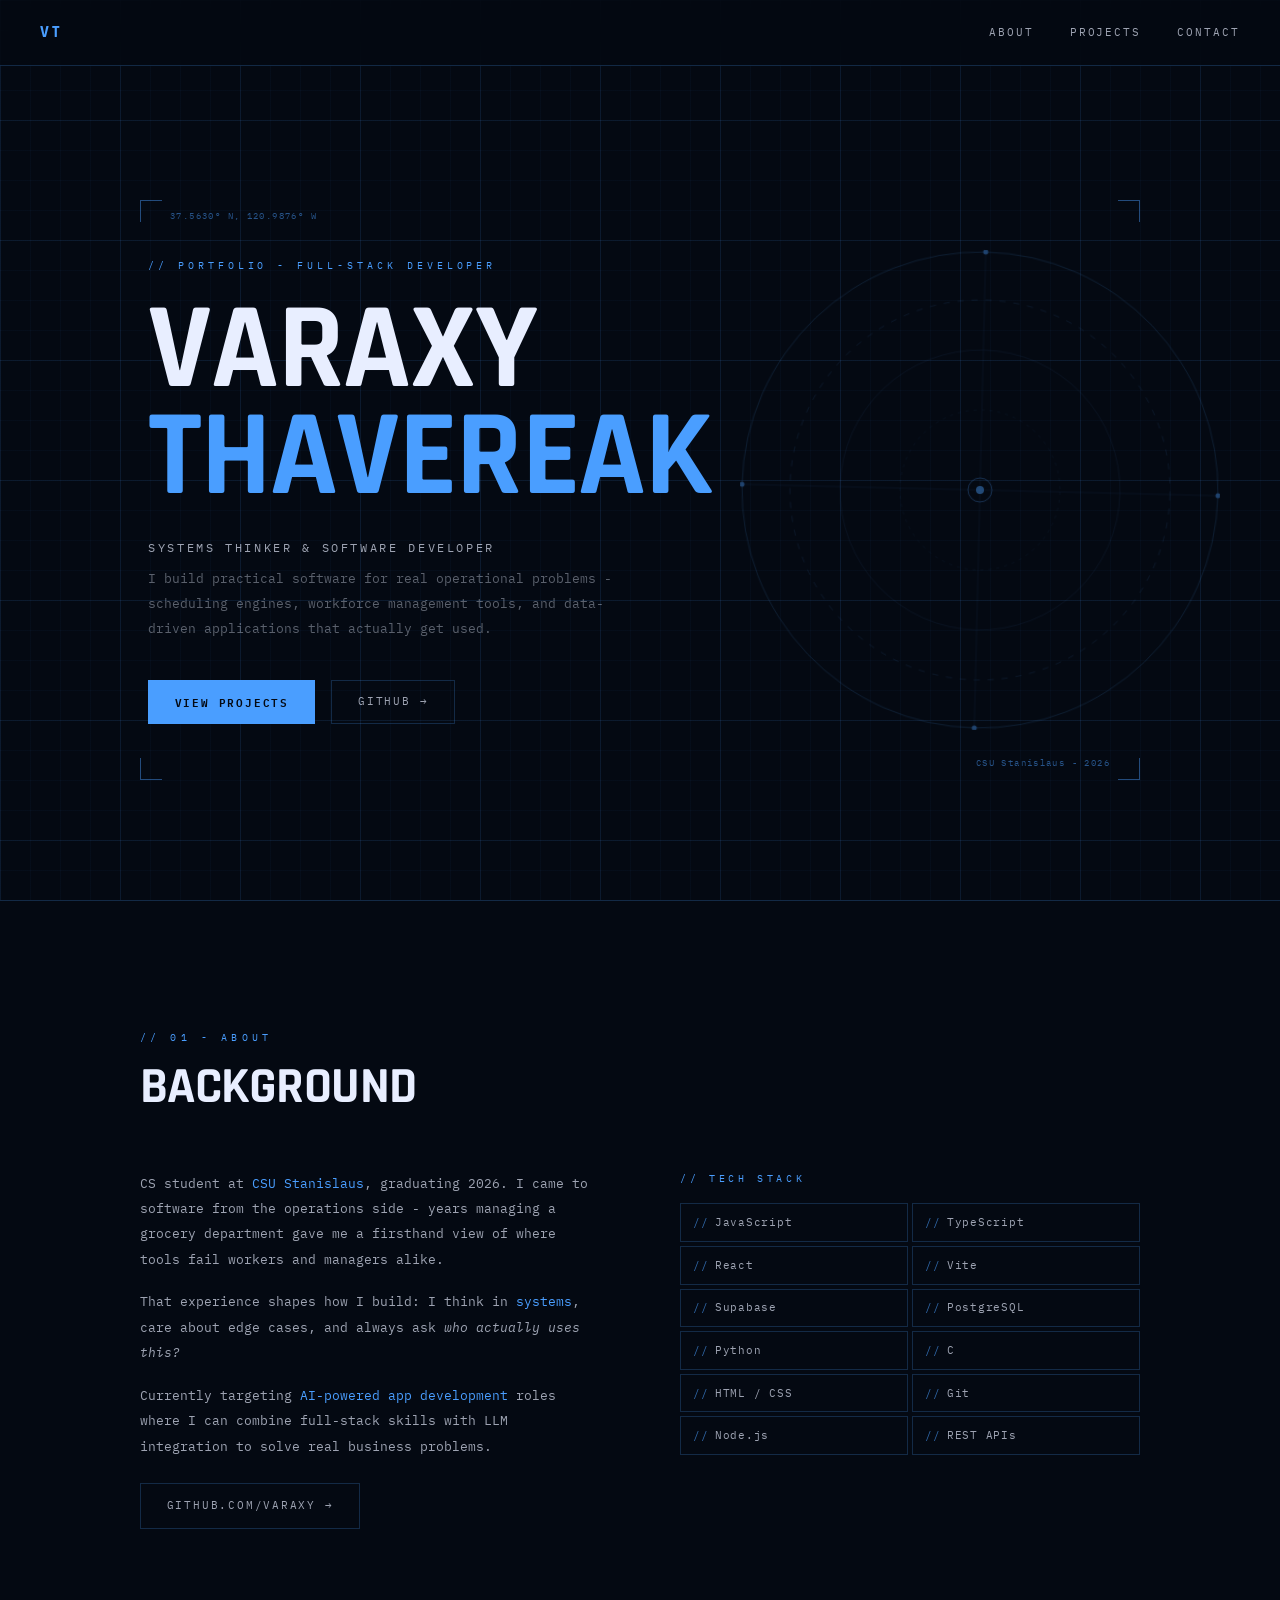
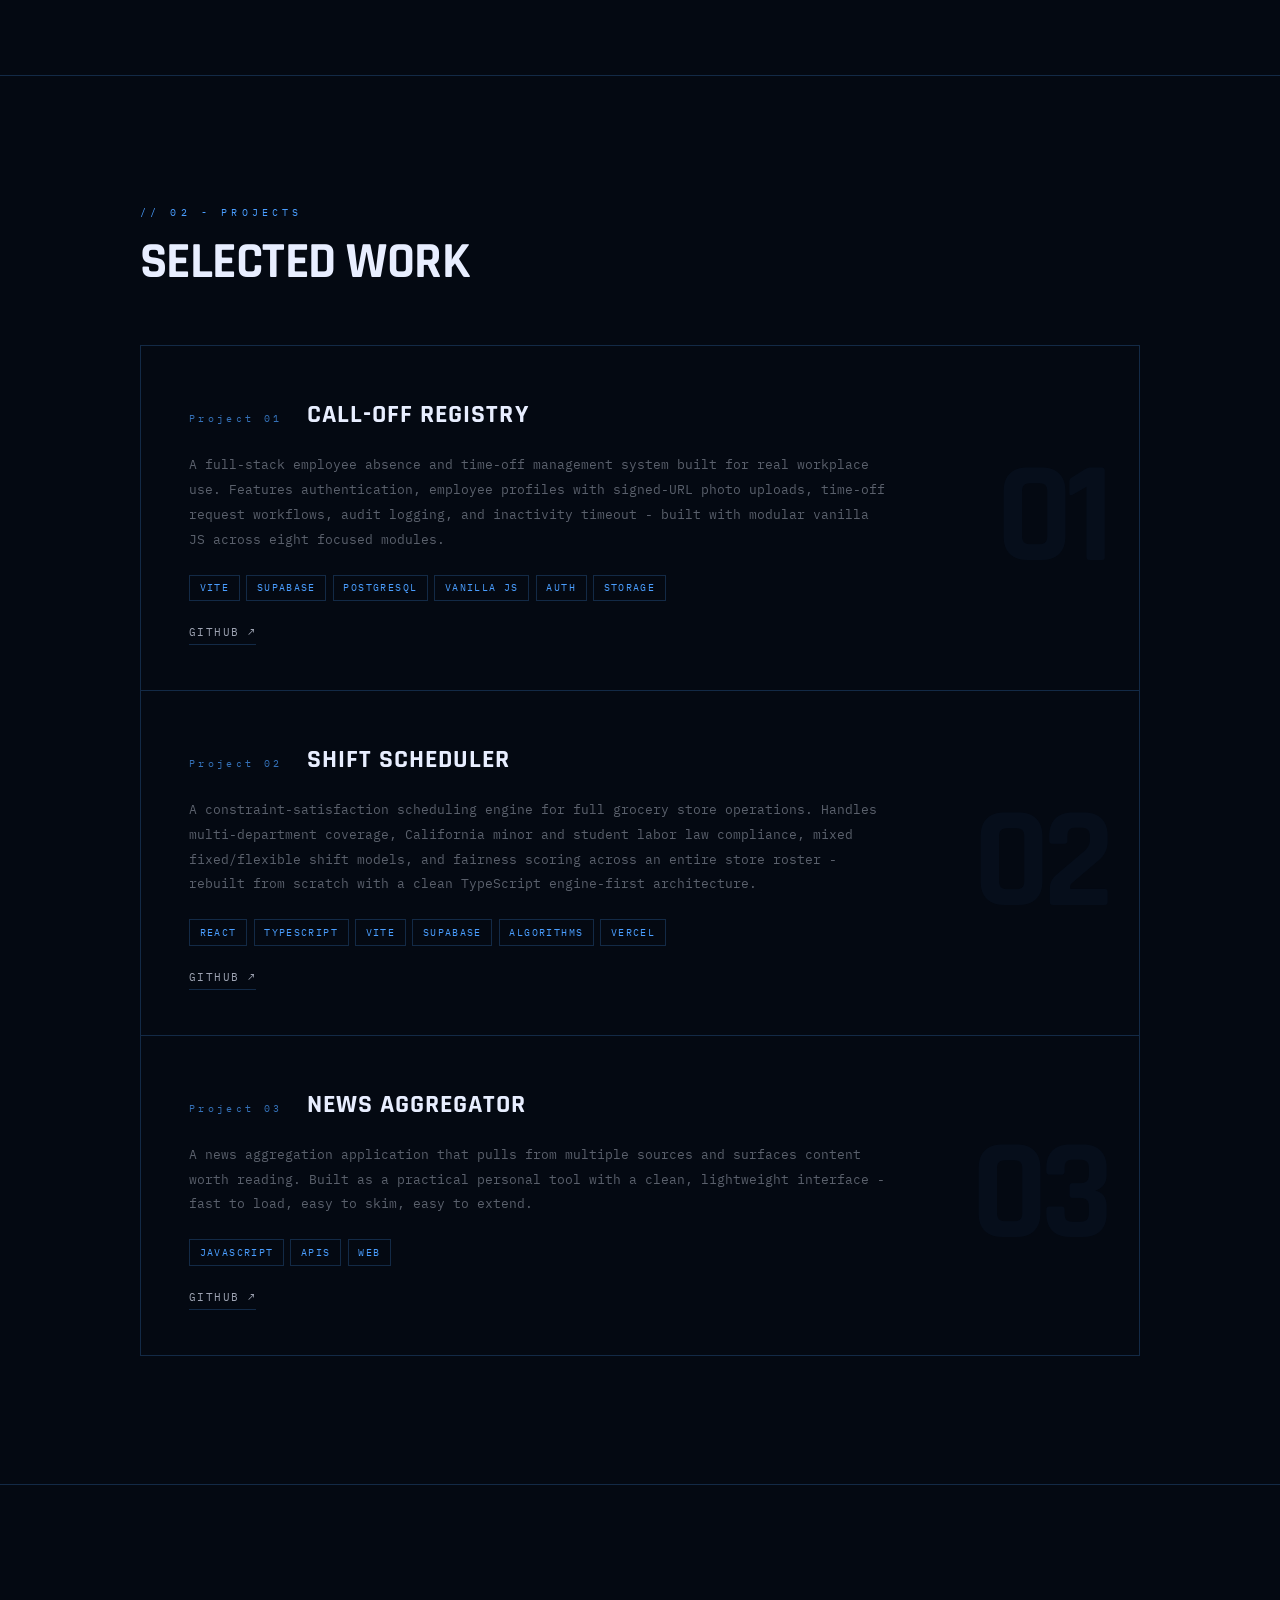
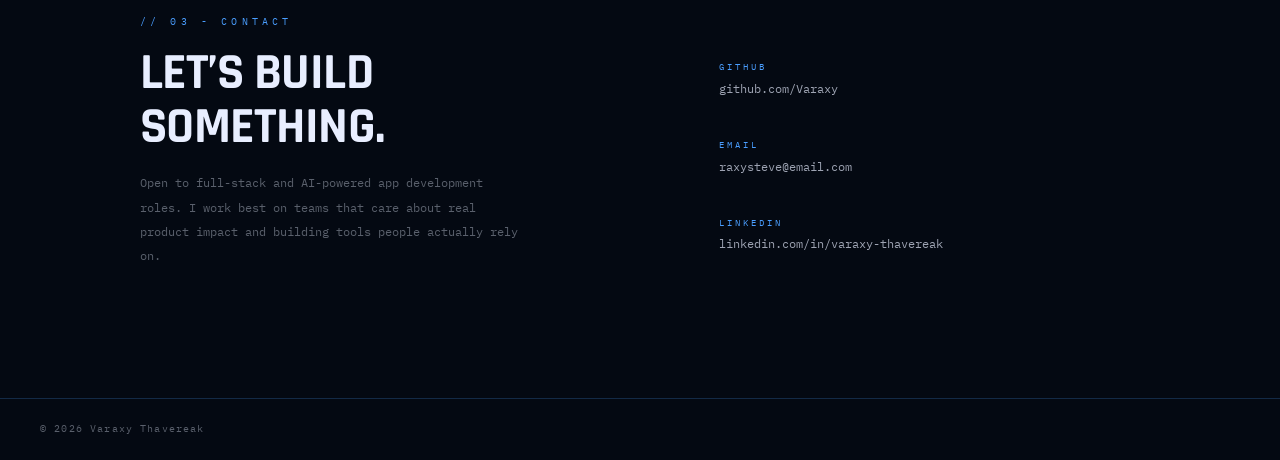
==== index.html @ 1426d7f7 "move files to root for github pages" ====
<!DOCTYPE html>
<html lang="en">
<head>
  <meta charset="UTF-8">
  <meta name="viewport" content="width=device-width, initial-scale=1.0">
  <title>Varaxy Thavereak - Developer</title>
  <link rel="preconnect" href="https://fonts.googleapis.com">
  <link href="https://fonts.googleapis.com/css2?family=Rajdhani:wght@400;600;700&family=IBM+Plex+Mono:ital,wght@0,400;0,500;1,400&display=swap" rel="stylesheet">
  <link rel="stylesheet" href="css/style.css">
</head>
<body>

  <!-- NAV -->
  <nav>
    <a href="#hero" class="nav-logo">VT</a>
    <ul class="nav-links">
      <li><a href="#about">About</a></li>
      <li><a href="#projects">Projects</a></li>
      <li><a href="#contact">Contact</a></li>
    </ul>
  </nav>

  <!-- HERO -->
  <section id="hero">
    <div class="container" style="width:100%">
      <div class="hero-wrap">
        <div class="cm cm-tl"></div>
        <div class="cm cm-tr"></div>
        <div class="cm cm-bl"></div>
        <div class="cm cm-br"></div>
        <span class="coord coord-tl">37.5630° N, 120.9876° W</span>
        <span class="coord coord-br">CSU Stanislaus - 2026</span>

        <p class="hero-tag">// Portfolio - Full-Stack Developer</p>
        <h1 class="hero-name">
          Varaxy<br><span class="hl">Thavereak</span>
        </h1>
        <p class="hero-role">Systems Thinker &amp; Software Developer</p>
        <p class="hero-desc">
          I build practical software for real operational problems - scheduling engines,
          workforce management tools, and data-driven applications that actually get used.
        </p>
        <div class="hero-cta">
          <a href="#projects" class="btn btn-primary">View Projects</a>
          <a href="https://github.com/Varaxy" target="_blank" rel="noopener" class="btn btn-ghost">GitHub &rarr;</a>
        </div>

        <!-- Decorative rings -->
        <div class="hero-rings">
          <svg viewBox="0 0 480 480" fill="none" xmlns="http://www.w3.org/2000/svg">
            <circle cx="240" cy="240" r="238" stroke="rgba(74,158,255,0.18)" stroke-width="1"/>
            <circle cx="240" cy="240" r="190" stroke="rgba(74,158,255,0.12)" stroke-width="1" stroke-dasharray="6 8"/>
            <circle cx="240" cy="240" r="140" stroke="rgba(74,158,255,0.08)" stroke-width="1"/>
            <circle cx="240" cy="240" r="80"  stroke="rgba(74,158,255,0.06)" stroke-width="1" stroke-dasharray="3 5"/>
            <line x1="240" y1="2"   x2="240" y2="478" stroke="rgba(74,158,255,0.07)" stroke-width="1"/>
            <line x1="2"   y1="240" x2="478" y2="240" stroke="rgba(74,158,255,0.07)" stroke-width="1"/>
            <circle cx="240" cy="2"   r="2.5" fill="rgba(74,158,255,0.5)"/>
            <circle cx="240" cy="478" r="2.5" fill="rgba(74,158,255,0.5)"/>
            <circle cx="2"   cy="240" r="2.5" fill="rgba(74,158,255,0.5)"/>
            <circle cx="478" cy="240" r="2.5" fill="rgba(74,158,255,0.5)"/>
            <circle cx="240" cy="240" r="4"  fill="rgba(74,158,255,0.6)"/>
            <circle cx="240" cy="240" r="12" stroke="rgba(74,158,255,0.35)" stroke-width="1"/>
          </svg>
        </div>
      </div>
    </div>
  </section>

  <!-- ABOUT -->
  <section id="about">
    <div class="container">
      <p class="sec-label reveal">// 01 - About</p>
      <h2 class="sec-title reveal">Background</h2>
      <div class="about-grid">
        <div class="about-text reveal">
          <p>
            CS student at <span class="hl">CSU Stanislaus</span>, graduating 2026.
            I came to software from the operations side - years managing a grocery department
            gave me a firsthand view of where tools fail workers and managers alike.
          </p>
          <p>
            That experience shapes how I build: I think in <span class="hl">systems</span>,
            care about edge cases, and always ask <em>who actually uses this?</em>
          </p>
          <p>
            Currently targeting <span class="hl">AI-powered app development</span> roles
            where I can combine full-stack skills with LLM integration to solve real business problems.
          </p>
          <p style="margin-top:1.5rem">
            <a href="https://github.com/Varaxy" target="_blank" rel="noopener" class="btn btn-ghost">
              github.com/Varaxy &rarr;
            </a>
          </p>
        </div>

        <div class="reveal delay-2">
          <p class="skills-label">// Tech Stack</p>
          <div class="skills-grid">
            <div class="sk">JavaScript</div>
            <div class="sk">TypeScript</div>
            <div class="sk">React</div>
            <div class="sk">Vite</div>
            <div class="sk">Supabase</div>
            <div class="sk">PostgreSQL</div>
            <div class="sk">Python</div>
            <div class="sk">C</div>
            <div class="sk">HTML / CSS</div>
            <div class="sk">Git</div>
            <div class="sk">Node.js</div>
            <div class="sk">REST APIs</div>
          </div>
        </div>
      </div>
    </div>
  </section>

  <!-- PROJECTS -->
  <section id="projects">
    <div class="container">
      <p class="sec-label reveal">// 02 - Projects</p>
      <h2 class="sec-title reveal">Selected Work</h2>
      <div class="project-list reveal">

        <div class="project-item">
          <div class="project-bg-num">01</div>
          <div class="project-header">
            <span class="project-num">Project 01</span>
            <h3 class="project-name">Call-Off Registry</h3>
          </div>
          <p class="project-desc">
            A full-stack employee absence and time-off management system built for real workplace use.
            Features authentication, employee profiles with signed-URL photo uploads, time-off request
            workflows, audit logging, and inactivity timeout - built with modular vanilla JS
            across eight focused modules.
          </p>
          <div class="tags">
            <span class="tag">Vite</span>
            <span class="tag">Supabase</span>
            <span class="tag">PostgreSQL</span>
            <span class="tag">Vanilla JS</span>
            <span class="tag">Auth</span>
            <span class="tag">Storage</span>
          </div>
          <div class="project-links">
            <a href="https://github.com/Varaxy/calloff-registry" target="_blank" rel="noopener">GitHub &nearr;</a>
          </div>
        </div>

        <div class="project-item">
          <div class="project-bg-num">02</div>
          <div class="project-header">
            <span class="project-num">Project 02</span>
            <h3 class="project-name">Shift Scheduler</h3>
          </div>
          <p class="project-desc">
            A constraint-satisfaction scheduling engine for full grocery store operations.
            Handles multi-department coverage, California minor and student labor law compliance,
            mixed fixed/flexible shift models, and fairness scoring across an entire store roster -
            rebuilt from scratch with a clean TypeScript engine-first architecture.
          </p>
          <div class="tags">
            <span class="tag">React</span>
            <span class="tag">TypeScript</span>
            <span class="tag">Vite</span>
            <span class="tag">Supabase</span>
            <span class="tag">Algorithms</span>
            <span class="tag">Vercel</span>
          </div>
          <div class="project-links">
            <a href="https://github.com/Varaxy" target="_blank" rel="noopener">GitHub &nearr;</a>
          </div>
        </div>

        <div class="project-item">
          <div class="project-bg-num">03</div>
          <div class="project-header">
            <span class="project-num">Project 03</span>
            <h3 class="project-name">News Aggregator</h3>
          </div>
          <p class="project-desc">
            A news aggregation application that pulls from multiple sources and surfaces content
            worth reading. Built as a practical personal tool with a clean, lightweight interface -
            fast to load, easy to skim, easy to extend.
          </p>
          <div class="tags">
            <span class="tag">JavaScript</span>
            <span class="tag">APIs</span>
            <span class="tag">Web</span>
          </div>
          <div class="project-links">
            <a href="https://github.com/Varaxy/news-aggregator" target="_blank" rel="noopener">GitHub &nearr;</a>
          </div>
        </div>

      </div>
    </div>
  </section>

  <!-- CONTACT -->
  <section id="contact">
    <div class="container">
      <p class="sec-label reveal">// 03 - Contact</p>
      <div class="contact-grid">
        <div class="reveal">
          <h2 class="sec-title" style="margin-bottom:1rem">
            Let&rsquo;s Build<br>Something.
          </h2>
          <p class="contact-cta">
            Open to full-stack and AI-powered app development roles.
            I work best on teams that care about real product impact
            and building tools people actually rely on.
          </p>
        </div>
        <div class="contact-items reveal delay-2">
          <a href="https://github.com/Varaxy" target="_blank" rel="noopener" class="contact-item">
            <div>
              <span class="contact-type">GitHub</span>
              github.com/Varaxy
            </div>
          </a>
          <a href="mailto:raxysteve@email.com" class="contact-item">
            <div>
              <span class="contact-type">Email</span>
              raxysteve@email.com
            </div>
          </a>
          <a href="https://linkedin.com/in/varaxy-thavereak" target="_blank" rel="noopener" class="contact-item">
            <div>
              <span class="contact-type">LinkedIn</span>
              linkedin.com/in/varaxy-thavereak
            </div>
          </a>
        </div>
      </div>
    </div>
  </section>

  <!-- FOOTER -->
  <footer>
    <span class="ft">&copy; 2026 Varaxy Thavereak</span>
  </footer>

  <script src="js/main.js"></script>
</body>
</html>
---- css/style.css ----
/* ── Variables ── */
:root {
  --bg:       #040912;
  --blue:     #4a9eff;
  --blue-dim: rgba(74, 158, 255, 0.10);
  --blue-bd:  rgba(74, 158, 255, 0.22);
  --blue-glo: rgba(74, 158, 255, 0.35);
  --white:    #e8eeff;
  --whi-mid:  rgba(232, 238, 255, 0.68);
  --whi-dim:  rgba(232, 238, 255, 0.38);
  --grid-maj: rgba(74, 158, 255, 0.09);
  --grid-min: rgba(74, 158, 255, 0.035);
}

/* ── Reset ── */
*, *::before, *::after { margin: 0; padding: 0; box-sizing: border-box; }
html { scroll-behavior: smooth; }

body {
  background: var(--bg);
  color: var(--white);
  font-family: 'IBM Plex Mono', monospace;
  font-size: 13px;
  line-height: 1.75;
  overflow-x: hidden;
}

/* ── Blueprint grid ── */
body::before {
  content: '';
  position: fixed;
  inset: 0;
  background-image:
    linear-gradient(var(--grid-maj) 1px, transparent 1px),
    linear-gradient(90deg, var(--grid-maj) 1px, transparent 1px),
    linear-gradient(var(--grid-min) 1px, transparent 1px),
    linear-gradient(90deg, var(--grid-min) 1px, transparent 1px);
  background-size: 120px 120px, 120px 120px, 30px 30px, 30px 30px;
  pointer-events: none;
  z-index: 0;
}

/* ── Scrollbar ── */
::-webkit-scrollbar { width: 4px; }
::-webkit-scrollbar-track { background: var(--bg); }
::-webkit-scrollbar-thumb { background: var(--blue-bd); border-radius: 2px; }
::-webkit-scrollbar-thumb:hover { background: var(--blue); }

/* ── Nav ── */
nav {
  position: fixed;
  top: 0; left: 0; right: 0;
  z-index: 200;
  display: flex;
  justify-content: space-between;
  align-items: center;
  padding: 1.1rem 2.5rem;
  background: rgba(4, 9, 18, 0.82);
  backdrop-filter: blur(14px);
  border-bottom: 1px solid var(--blue-bd);
}

.nav-logo {
  font-family: 'Rajdhani', sans-serif;
  font-weight: 700;
  font-size: 1.05rem;
  letter-spacing: 0.18em;
  color: var(--blue);
  text-transform: uppercase;
  text-decoration: none;
}

.nav-links { display: flex; gap: 2.25rem; list-style: none; }

.nav-links a {
  color: var(--whi-mid);
  text-decoration: none;
  font-size: 0.68rem;
  letter-spacing: 0.18em;
  text-transform: uppercase;
  transition: color 0.2s;
  position: relative;
}

.nav-links a::after {
  content: '';
  position: absolute;
  bottom: -4px; left: 0; right: 0;
  height: 1px;
  background: var(--blue);
  transform: scaleX(0);
  transition: transform 0.25s;
}

.nav-links a.active,
.nav-links a:hover { color: var(--blue); }

.nav-links a.active::after,
.nav-links a:hover::after { transform: scaleX(1); }

/* ── Layout ── */
section { position: relative; z-index: 1; }

.container {
  max-width: 1080px;
  margin: 0 auto;
  padding: 0 2.5rem;
}

/* ── Buttons ── */
.btn {
  display: inline-flex;
  align-items: center;
  gap: 0.5rem;
  padding: 0.7rem 1.6rem;
  font-family: 'IBM Plex Mono', monospace;
  font-size: 0.7rem;
  letter-spacing: 0.16em;
  text-transform: uppercase;
  text-decoration: none;
  border: 1px solid var(--blue-bd);
  transition: all 0.25s;
  cursor: pointer;
  white-space: nowrap;
}

.btn-primary {
  background: var(--blue);
  color: var(--bg);
  border-color: var(--blue);
  font-weight: 600;
}

.btn-primary:hover {
  background: transparent;
  color: var(--blue);
  box-shadow: 0 0 24px var(--blue-glo);
}

.btn-ghost { color: var(--whi-mid); }
.btn-ghost:hover { border-color: var(--blue); color: var(--blue); }

/* ── Shared section typography ── */
.sec-label {
  font-size: 0.62rem;
  letter-spacing: 0.42em;
  text-transform: uppercase;
  color: var(--blue);
  margin-bottom: 0.9rem;
}

.sec-title {
  font-family: 'Rajdhani', sans-serif;
  font-weight: 700;
  font-size: clamp(2rem, 4.5vw, 3.2rem);
  text-transform: uppercase;
  letter-spacing: -0.01em;
  color: var(--white);
  margin-bottom: 3.5rem;
  line-height: 1.05;
}

/* ── Reveal animation ── */
.reveal {
  opacity: 0;
  transform: translateY(22px);
  transition: opacity 0.7s ease, transform 0.7s ease;
}
.reveal.visible { opacity: 1; transform: translateY(0); }
.reveal.delay-1 { transition-delay: 0.1s; }
.reveal.delay-2 { transition-delay: 0.2s; }
.reveal.delay-3 { transition-delay: 0.3s; }

/* ────────────────────────────────────
   HERO
──────────────────────────────────── */
#hero {
  min-height: 100vh;
  display: flex;
  align-items: center;
  padding-top: 80px;
  overflow: hidden;
}

.hero-wrap {
  position: relative;
  padding: 3.5rem 0 3.5rem 0.5rem;
  flex: 1;
}

.hero-tag {
  font-size: 0.65rem;
  letter-spacing: 0.38em;
  text-transform: uppercase;
  color: var(--blue);
  margin-bottom: 1.4rem;
  opacity: 0;
  animation: fadeUp 0.8s 0.1s forwards;
}

.hero-name {
  font-family: 'Rajdhani', sans-serif;
  font-weight: 700;
  font-size: clamp(3.8rem, 9.5vw, 8rem);
  line-height: 0.88;
  letter-spacing: -0.01em;
  text-transform: uppercase;
  color: var(--white);
  opacity: 0;
  animation: fadeUp 0.8s 0.3s forwards;
}

.hero-name .hl { color: var(--blue); }

.hero-role {
  font-size: 0.75rem;
  letter-spacing: 0.22em;
  text-transform: uppercase;
  color: var(--whi-mid);
  margin-top: 1.6rem;
  margin-bottom: 0.6rem;
  opacity: 0;
  animation: fadeUp 0.8s 0.5s forwards;
}

.hero-desc {
  max-width: 480px;
  color: var(--whi-dim);
  margin-bottom: 2.4rem;
  line-height: 1.9;
  opacity: 0;
  animation: fadeUp 0.8s 0.65s forwards;
}

.hero-cta {
  display: flex;
  gap: 1rem;
  flex-wrap: wrap;
  opacity: 0;
  animation: fadeUp 0.8s 0.8s forwards;
}

/* Corner marks */
.cm { position: absolute; width: 22px; height: 22px; border-color: var(--blue); border-style: solid; opacity: 0.45; }
.cm-tl { top: 0; left: 0; border-width: 1px 0 0 1px; }
.cm-tr { top: 0; right: 0; border-width: 1px 1px 0 0; }
.cm-bl { bottom: 0; left: 0; border-width: 0 0 1px 1px; }
.cm-br { bottom: 0; right: 0; border-width: 0 1px 1px 0; }

/* Coordinate labels */
.coord {
  position: absolute;
  font-size: 0.58rem;
  letter-spacing: 0.15em;
  color: var(--blue);
  opacity: 0.5;
}
.coord-tl { top: 8px; left: 30px; }
.coord-br { bottom: 8px; right: 30px; }

/* Decorative rings */
.hero-rings {
  position: absolute;
  right: -8%; top: 50%;
  transform: translateY(-50%);
  width: 480px; height: 480px;
  pointer-events: none;
  opacity: 0;
  animation: fadeIn 1.4s 0.6s forwards;
}
.hero-rings svg { width: 100%; height: 100%; }

/* ────────────────────────────────────
   ABOUT
──────────────────────────────────── */
#about {
  padding: 8rem 0;
  border-top: 1px solid var(--blue-bd);
}

.about-grid {
  display: grid;
  grid-template-columns: 1fr 1fr;
  gap: 5rem;
  align-items: start;
}

.about-text p {
  color: var(--whi-mid);
  margin-bottom: 1.1rem;
  line-height: 1.95;
}

.about-text .hl { color: var(--blue); }

.skills-label {
  font-size: 0.6rem;
  letter-spacing: 0.38em;
  text-transform: uppercase;
  color: var(--blue);
  margin-bottom: 1rem;
}

.skills-grid {
  display: grid;
  grid-template-columns: 1fr 1fr;
  gap: 4px;
}

.sk {
  padding: 0.55rem 0.75rem;
  border: 1px solid var(--blue-bd);
  font-size: 0.68rem;
  letter-spacing: 0.07em;
  color: var(--whi-mid);
  transition: all 0.2s;
}

.sk::before { content: '//'; color: var(--blue); margin-right: 0.4rem; opacity: 0.65; }
.sk:hover { border-color: var(--blue); background: var(--blue-dim); color: var(--white); }

/* ────────────────────────────────────
   PROJECTS
──────────────────────────────────── */
#projects {
  padding: 8rem 0;
  border-top: 1px solid var(--blue-bd);
}

.project-list {
  display: flex;
  flex-direction: column;
  border: 1px solid var(--blue-bd);
}

.project-item {
  position: relative;
  padding: 2.8rem 3rem;
  border-bottom: 1px solid var(--blue-bd);
  overflow: hidden;
  transition: background 0.3s;
}

.project-item:last-child { border-bottom: none; }

.project-item::before {
  content: '';
  position: absolute;
  left: 0; top: 0; bottom: 0;
  width: 3px;
  background: var(--blue);
  transform: scaleY(0);
  transform-origin: bottom;
  transition: transform 0.35s cubic-bezier(0.4, 0, 0.2, 1);
}

.project-item:hover { background: rgba(74, 158, 255, 0.055); }
.project-item:hover::before { transform: scaleY(1); }

.project-header {
  display: flex;
  align-items: baseline;
  gap: 1.5rem;
  margin-bottom: 1rem;
}

.project-num {
  font-size: 0.6rem;
  letter-spacing: 0.35em;
  color: var(--blue);
  opacity: 0.7;
  white-space: nowrap;
}

.project-name {
  font-family: 'Rajdhani', sans-serif;
  font-weight: 700;
  font-size: 1.65rem;
  text-transform: uppercase;
  letter-spacing: 0.04em;
  color: var(--white);
}

.project-desc {
  color: var(--whi-dim);
  max-width: 700px;
  margin-bottom: 1.4rem;
  line-height: 1.9;
}

.tags { display: flex; flex-wrap: wrap; gap: 0.4rem; margin-bottom: 1.4rem; }

.tag {
  padding: 0.22rem 0.6rem;
  font-size: 0.62rem;
  letter-spacing: 0.14em;
  text-transform: uppercase;
  border: 1px solid var(--blue-bd);
  color: var(--blue);
}

.project-links { display: flex; gap: 1.25rem; }

.project-links a {
  font-size: 0.68rem;
  letter-spacing: 0.13em;
  text-transform: uppercase;
  color: var(--whi-mid);
  text-decoration: none;
  border-bottom: 1px solid var(--blue-bd);
  padding-bottom: 2px;
  transition: all 0.2s;
}

.project-links a:hover { color: var(--blue); border-color: var(--blue); }

/* Ghost number */
.project-bg-num {
  position: absolute;
  right: 2rem; top: 50%;
  transform: translateY(-50%);
  font-family: 'Rajdhani', sans-serif;
  font-weight: 700;
  font-size: 9rem;
  color: rgba(74, 158, 255, 0.04);
  line-height: 1;
  letter-spacing: -0.05em;
  pointer-events: none;
  user-select: none;
  transition: color 0.3s;
}

.project-item:hover .project-bg-num { color: rgba(74, 158, 255, 0.07); }

/* ────────────────────────────────────
   CONTACT
──────────────────────────────────── */
#contact {
  padding: 8rem 0;
  border-top: 1px solid var(--blue-bd);
}

.contact-grid {
  display: grid;
  grid-template-columns: 1.1fr 1fr;
  gap: 5rem;
  align-items: center;
}

.contact-cta {
  font-size: 0.78rem;
  color: var(--whi-dim);
  max-width: 380px;
  line-height: 1.95;
  margin-top: 0.5rem;
}

.contact-items { display: flex; flex-direction: column; gap: 0.5rem; }

.contact-item {
  display: flex;
  align-items: center;
  gap: 1rem;
  color: var(--whi-mid);
  text-decoration: none;
  font-size: 0.78rem;
  padding: 0.85rem 1rem;
  border: 1px solid transparent;
  transition: all 0.22s;
}

.contact-item:hover {
  border-color: var(--blue-bd);
  background: var(--blue-dim);
  color: var(--white);
}

.contact-type {
  font-size: 0.58rem;
  letter-spacing: 0.32em;
  text-transform: uppercase;
  color: var(--blue);
  display: block;
  margin-bottom: 0.15rem;
}

/* ────────────────────────────────────
   FOOTER
──────────────────────────────────── */
footer {
  position: relative;
  z-index: 1;
  padding: 1.4rem 2.5rem;
  border-top: 1px solid var(--blue-bd);
  display: flex;
  justify-content: space-between;
  align-items: center;
}

.ft { font-size: 0.6rem; color: var(--whi-dim); letter-spacing: 0.12em; }

/* ────────────────────────────────────
   ANIMATIONS
──────────────────────────────────── */
@keyframes fadeUp {
  from { opacity: 0; transform: translateY(18px); }
  to   { opacity: 1; transform: translateY(0); }
}

@keyframes fadeIn {
  from { opacity: 0; }
  to   { opacity: 0.7; }
}

/* ────────────────────────────────────
   RESPONSIVE
──────────────────────────────────── */
@media (max-width: 860px) {
  .about-grid, .contact-grid { grid-template-columns: 1fr; gap: 3rem; }
  .hero-rings { display: none; }
  nav { padding: 1rem 1.5rem; }
  .nav-links { gap: 1.5rem; }
  .project-bg-num { display: none; }
  .project-item { padding: 2rem 1.5rem; }
}

@media (max-width: 520px) {
  .container { padding: 0 1.25rem; }
  footer { flex-direction: column; gap: 0.5rem; text-align: center; }
  .nav-links { gap: 1rem; }
  .nav-links a { font-size: 0.62rem; }
}
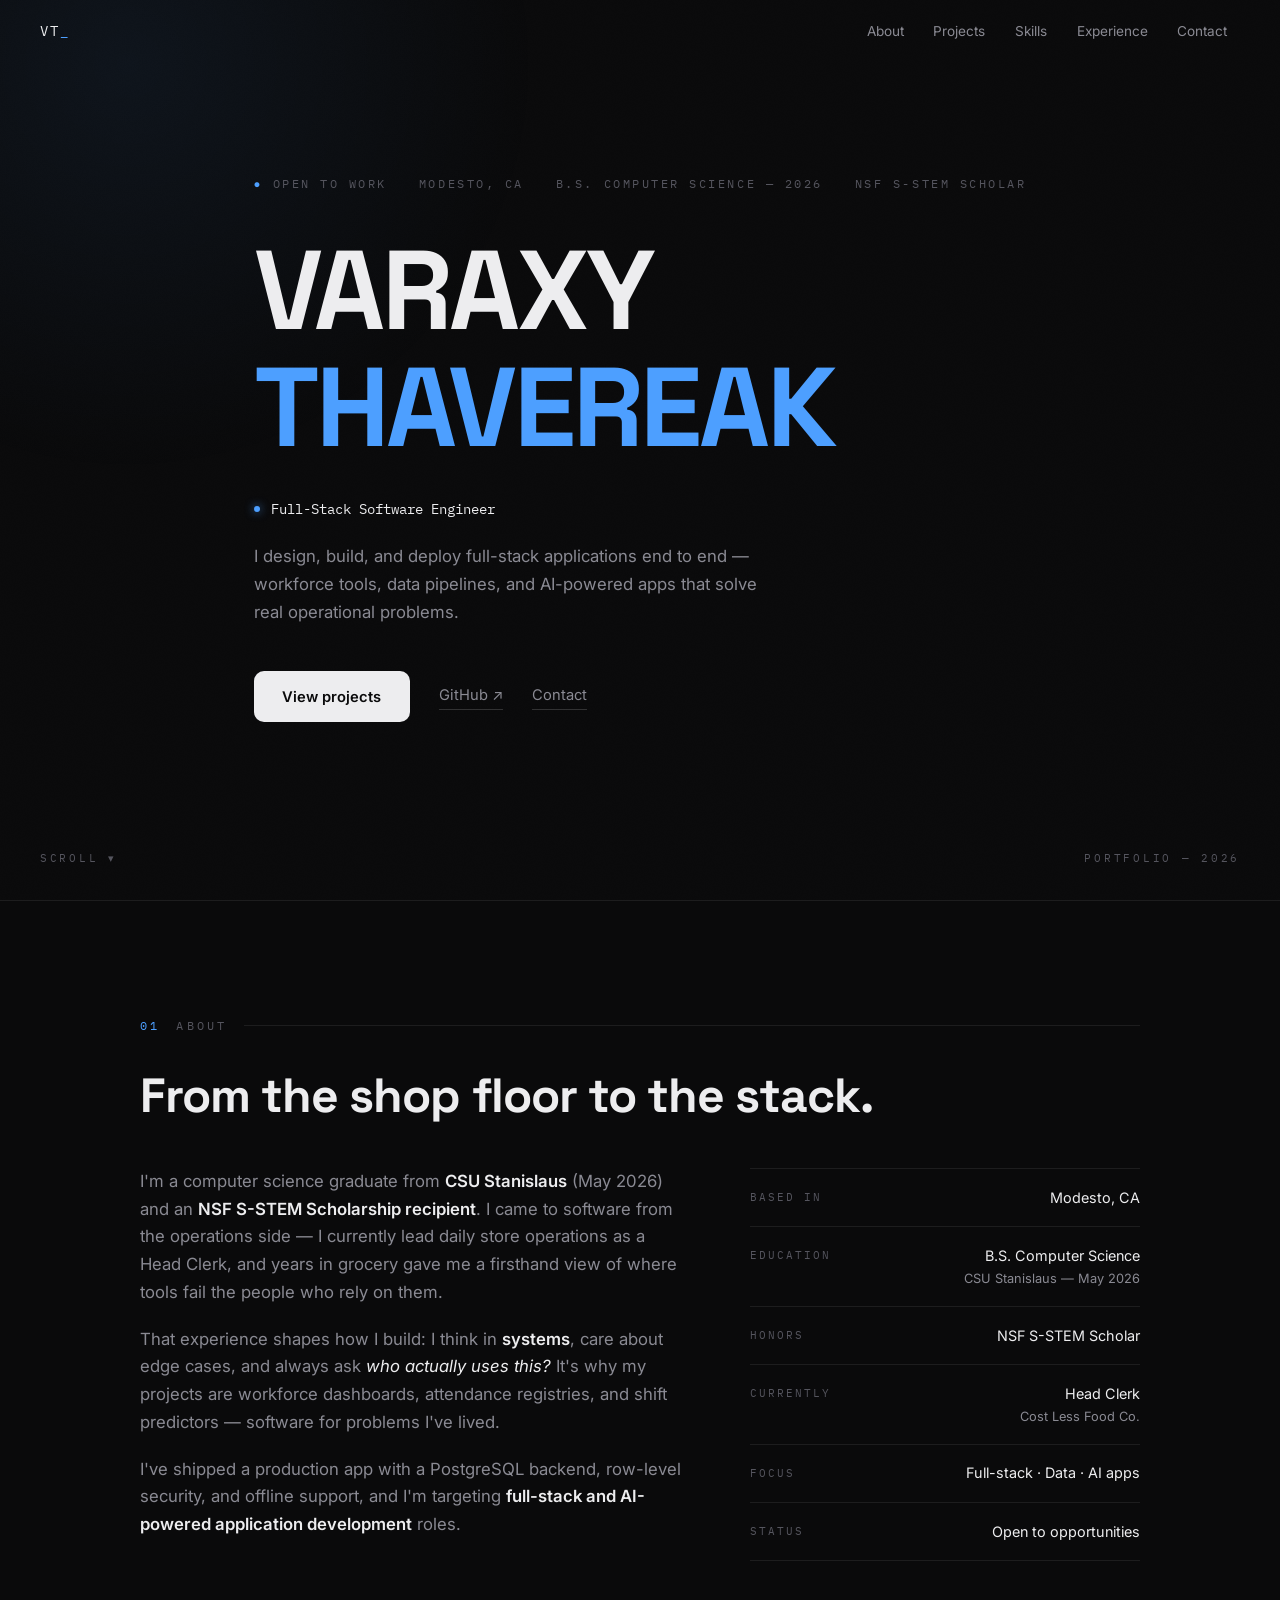
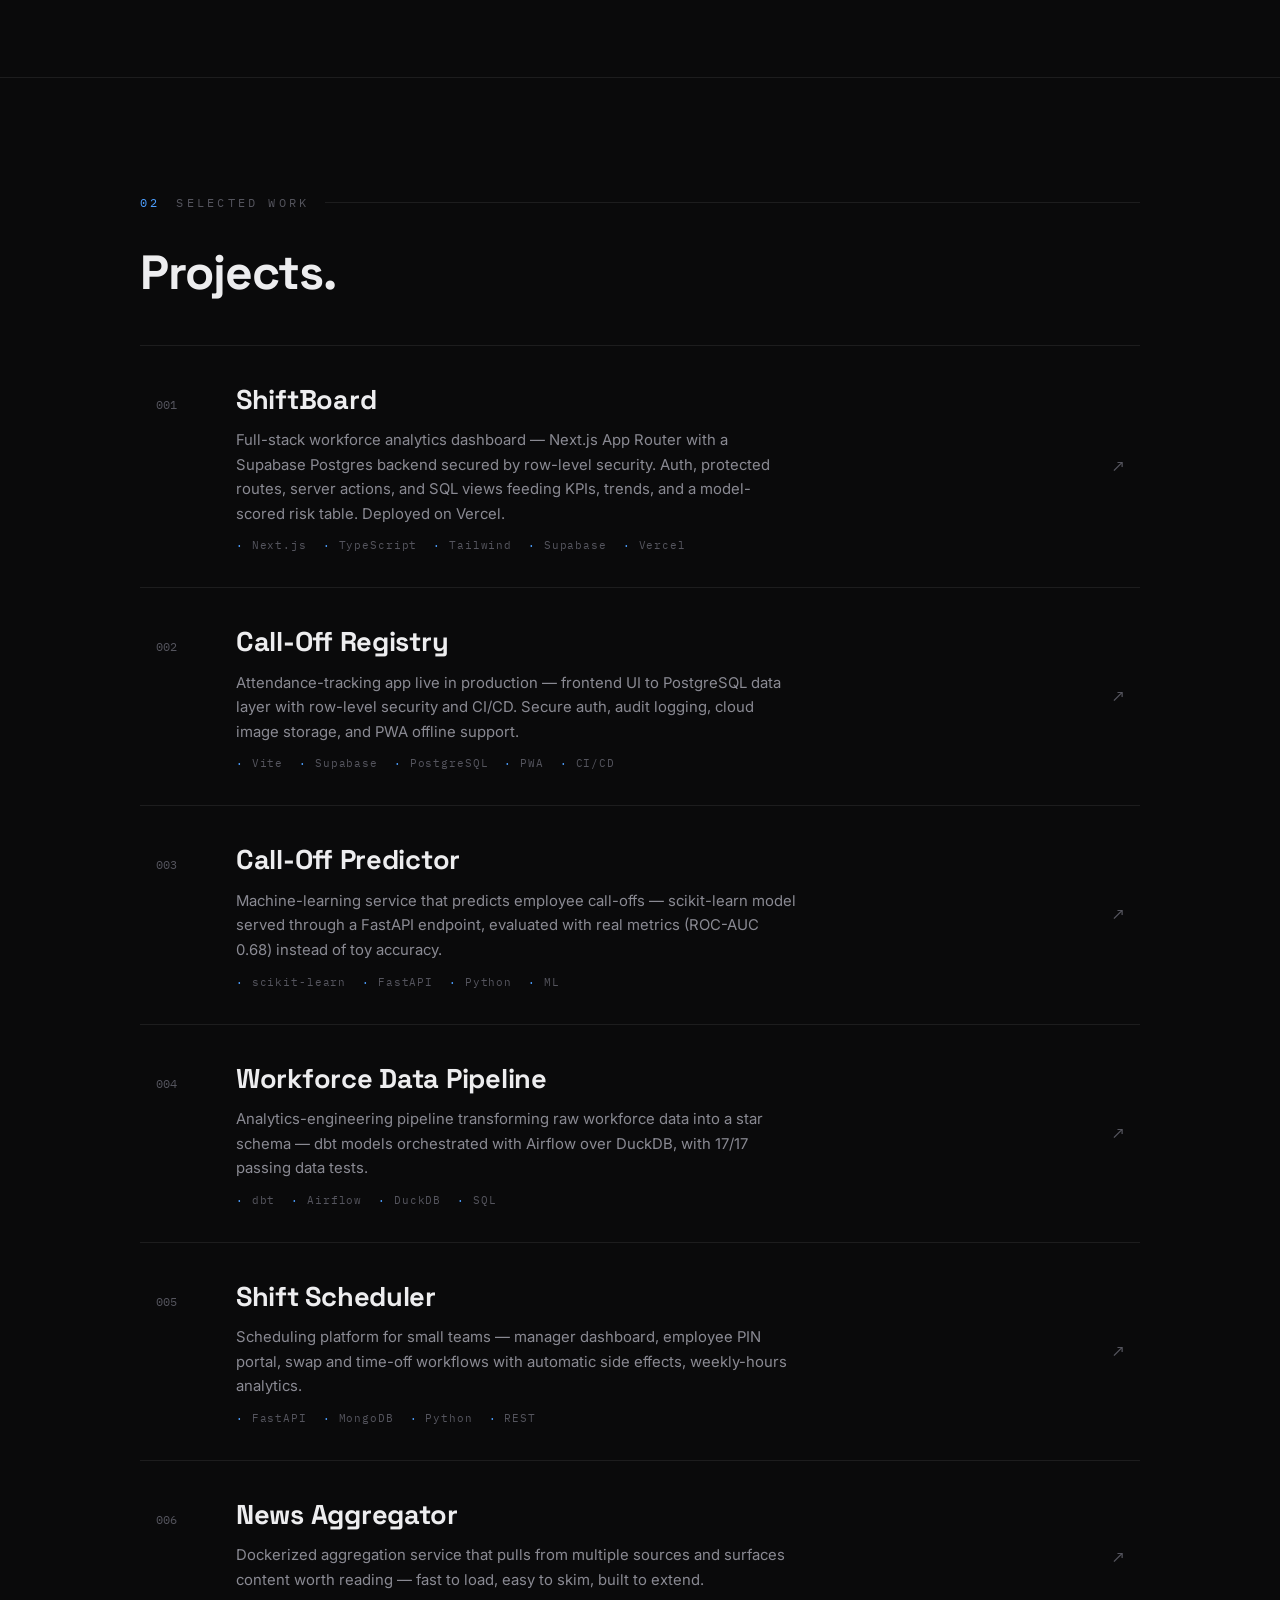
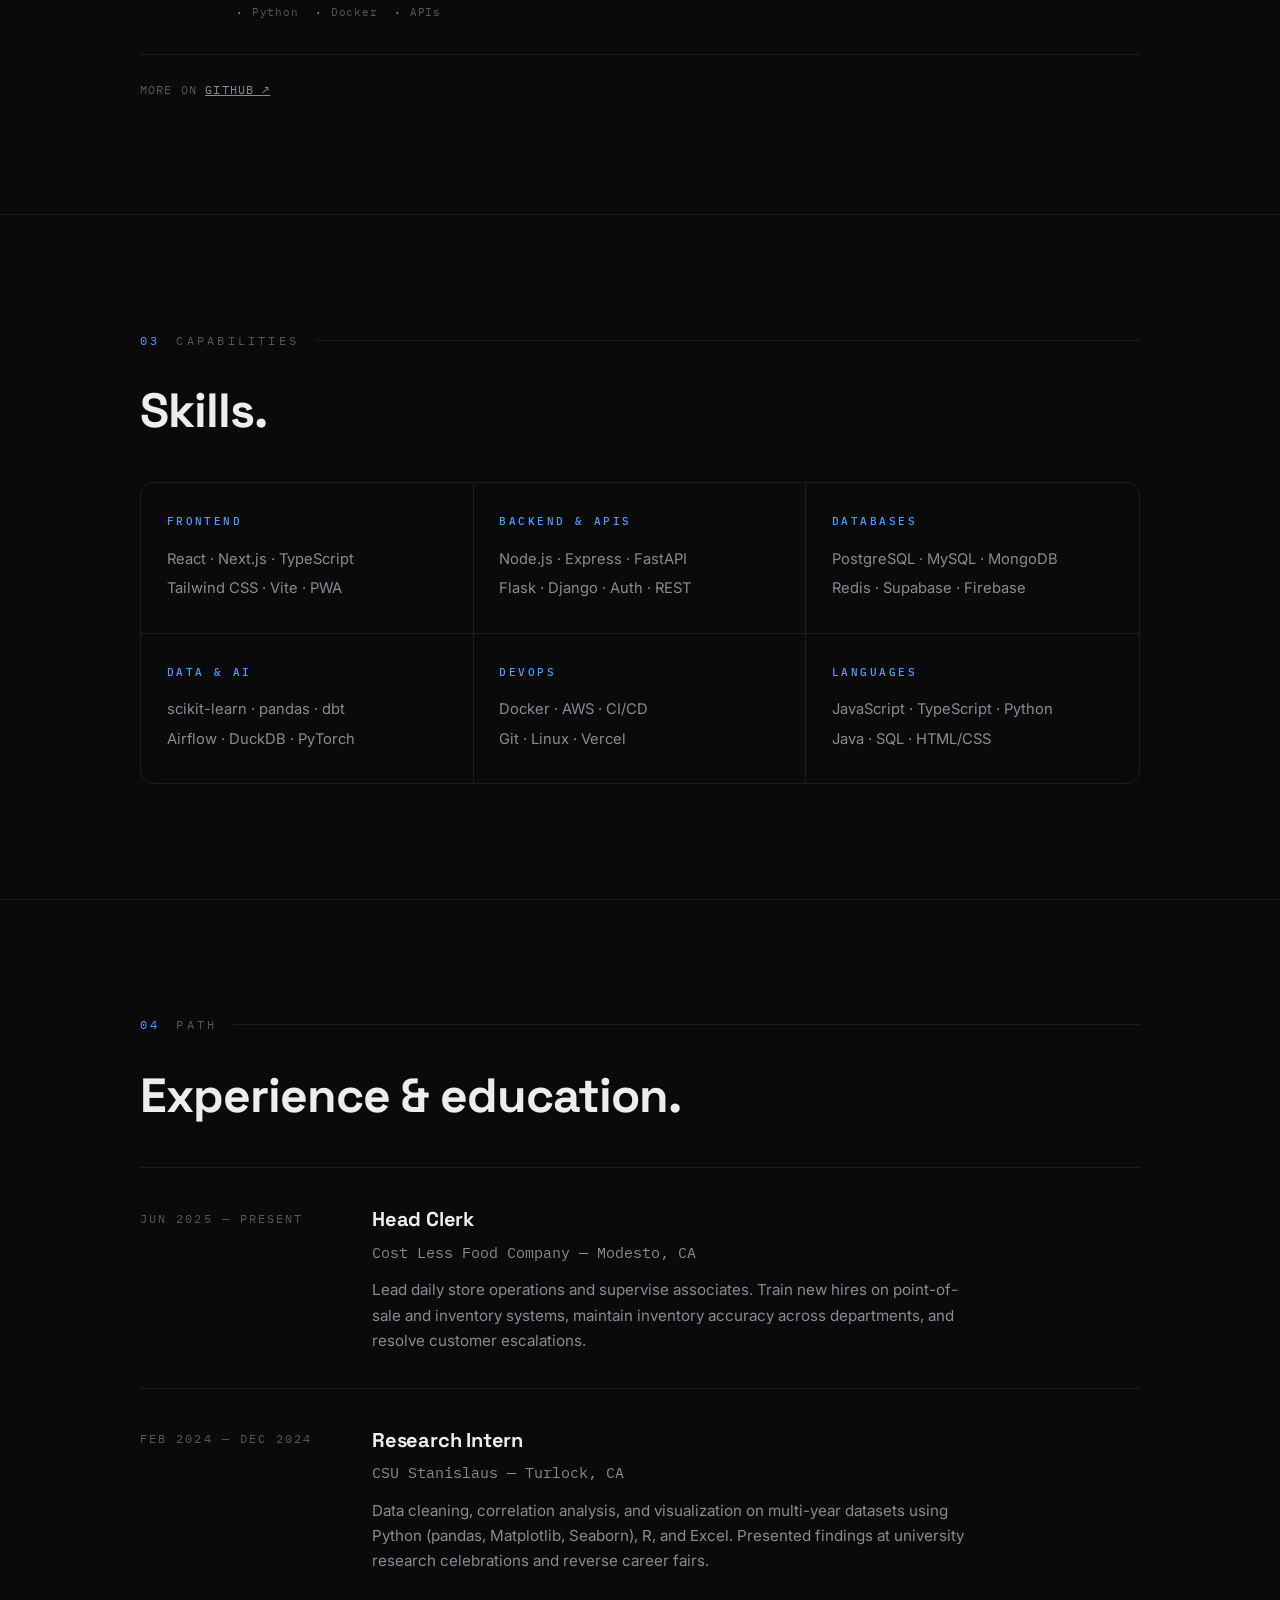
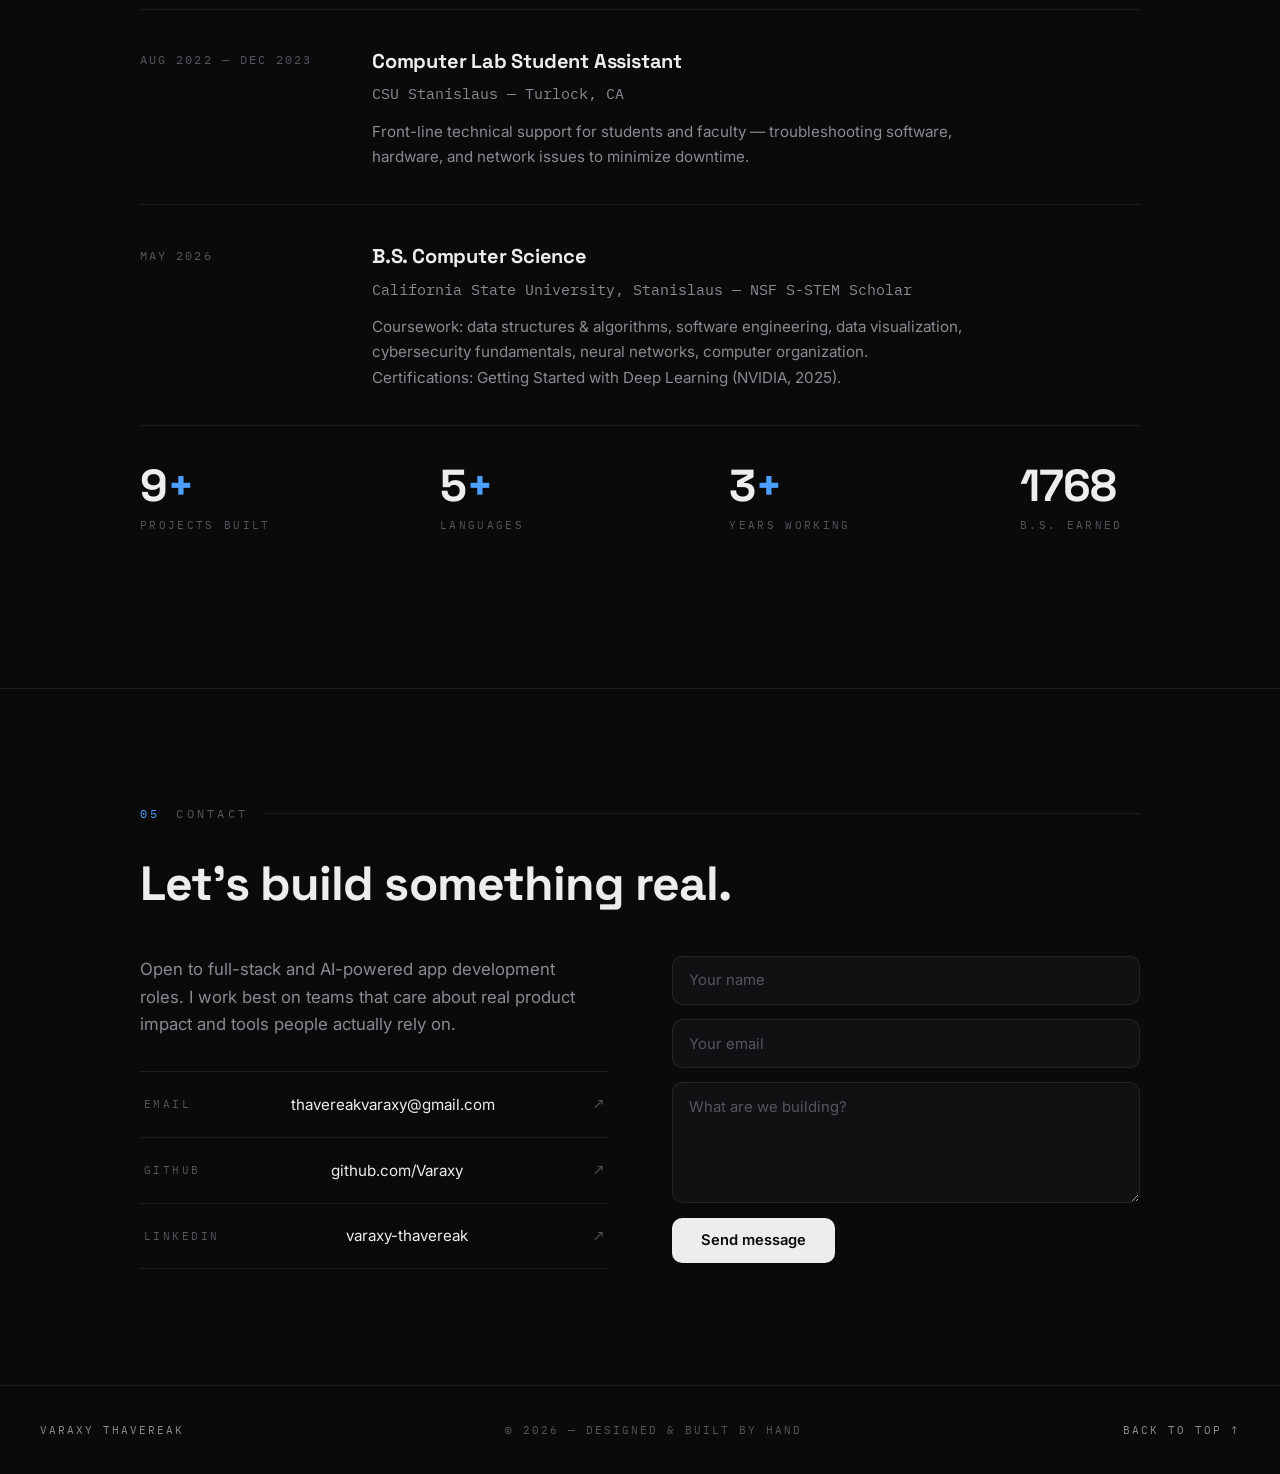
==== commit 683b8140: "Redesign" ====
--- a/index.html
+++ b/index.html
@@ -1,245 +1,260 @@
 <!DOCTYPE html>
 <html lang="en">
 <head>
-  <meta charset="UTF-8">
-  <meta name="viewport" content="width=device-width, initial-scale=1.0">
-  <title>Varaxy Thavereak - Developer</title>
-  <link rel="preconnect" href="https://fonts.googleapis.com">
-  <link href="https://fonts.googleapis.com/css2?family=Rajdhani:wght@400;600;700&family=IBM+Plex+Mono:ital,wght@0,400;0,500;1,400&display=swap" rel="stylesheet">
-  <link rel="stylesheet" href="css/style.css">
+<meta charset="UTF-8">
+<meta name="viewport" content="width=device-width, initial-scale=1.0">
+<title>Varaxy Thavereak — Full-Stack Software Engineer</title>
+<meta name="description" content="Varaxy Thavereak — full-stack software engineer and NSF S-STEM Scholar building workforce tools, data pipelines, and AI-powered applications.">
+<link rel="preconnect" href="https://fonts.googleapis.com">
+<link href="https://fonts.googleapis.com/css2?family=Space+Grotesk:wght@500;700&family=Inter:wght@400;500;600&family=IBM+Plex+Mono:wght@400;500&display=swap" rel="stylesheet">
+<link rel="stylesheet" href="css/style.css">
 </head>
 <body>
 
-  <!-- NAV -->
-  <nav>
-    <a href="#hero" class="nav-logo">VT</a>
-    <ul class="nav-links">
-      <li><a href="#about">About</a></li>
-      <li><a href="#projects">Projects</a></li>
-      <li><a href="#contact">Contact</a></li>
-    </ul>
-  </nav>
-
-  <!-- HERO -->
-  <section id="hero">
-    <div class="container" style="width:100%">
-      <div class="hero-wrap">
-        <div class="cm cm-tl"></div>
-        <div class="cm cm-tr"></div>
-        <div class="cm cm-bl"></div>
-        <div class="cm cm-br"></div>
-        <span class="coord coord-tl">37.5630° N, 120.9876° W</span>
-        <span class="coord coord-br">CSU Stanislaus - 2026</span>
-
-        <p class="hero-tag">// Portfolio - Full-Stack Developer</p>
-        <h1 class="hero-name">
-          Varaxy<br><span class="hl">Thavereak</span>
-        </h1>
-        <p class="hero-role">Systems Thinker &amp; Software Developer</p>
-        <p class="hero-desc">
-          I build practical software for real operational problems - scheduling engines,
-          workforce management tools, and data-driven applications that actually get used.
+<nav id="navbar">
+  <a href="#hero" class="nav-logo">VT<span>_</span></a>
+  <button class="nav-toggle" id="nav-toggle" aria-label="Menu">MENU</button>
+  <ul class="nav-links" id="nav-links">
+    <li><a href="#about">About</a></li>
+    <li><a href="#projects">Projects</a></li>
+    <li><a href="#skills">Skills</a></li>
+    <li><a href="#experience">Experience</a></li>
+    <li><a href="#contact">Contact</a></li>
+  </ul>
+</nav>
+
+<main>
+
+<!-- ================= HERO ================= -->
+<section id="hero">
+  <div class="container">
+    <div class="hero-meta">
+      <span><span class="on">●</span> OPEN TO WORK</span>
+      <span>MODESTO, CA</span>
+      <span>B.S. COMPUTER SCIENCE — 2026</span>
+      <span>NSF S-STEM SCHOLAR</span>
+    </div>
+    <h1 class="hero-name">
+      <span class="word">VARAXY</span>
+      <span class="hero-line2 accent-line"><span class="word">THAVEREAK</span></span>
+    </h1>
+    <p class="hero-role"><span class="dot"></span><span id="role-swap">Full-Stack Software Engineer</span></p>
+    <p class="hero-desc">
+      I design, build, and deploy full-stack applications end to end — workforce tools,
+      data pipelines, and AI-powered apps that solve real operational problems.
+    </p>
+    <div class="hero-cta">
+      <a href="#projects" class="btn">View projects</a>
+      <a href="https://github.com/Varaxy" target="_blank" rel="noopener" class="textlink">GitHub ↗</a>
+      <a href="#contact" class="textlink">Contact</a>
+    </div>
+  </div>
+  <div class="hero-bottom">
+    <span>SCROLL ▾</span>
+    <span>PORTFOLIO — 2026</span>
+  </div>
+</section>
+
+<!-- ================= ABOUT ================= -->
+<section id="about">
+  <div class="container">
+    <p class="label reveal"><span class="idx">01</span> ABOUT</p>
+    <h2 class="reveal">From the shop floor to the stack.</h2>
+    <div class="about-grid">
+      <div class="about-copy reveal d1">
+        <p>I'm a computer science graduate from <strong>CSU Stanislaus</strong> (May 2026) and an <strong>NSF S-STEM Scholarship recipient</strong>. I came to software from the operations side — I currently lead daily store operations as a Head Clerk, and years in grocery gave me a firsthand view of where tools fail the people who rely on them.</p>
+        <p>That experience shapes how I build: I think in <strong>systems</strong>, care about edge cases, and always ask <em>who actually uses this?</em> It's why my projects are workforce dashboards, attendance registries, and shift predictors — software for problems I've lived.</p>
+        <p>I've shipped a production app with a PostgreSQL backend, row-level security, and offline support, and I'm targeting <strong>full-stack and AI-powered application development</strong> roles.</p>
+      </div>
+      <div class="facts reveal d2">
+        <div class="fact"><span class="k">Based in</span><span class="v">Modesto, CA</span></div>
+        <div class="fact"><span class="k">Education</span><span class="v">B.S. Computer Science<span class="sub">CSU Stanislaus — May 2026</span></span></div>
+        <div class="fact"><span class="k">Honors</span><span class="v">NSF S-STEM Scholar</span></div>
+        <div class="fact"><span class="k">Currently</span><span class="v">Head Clerk<span class="sub">Cost Less Food Co.</span></span></div>
+        <div class="fact"><span class="k">Focus</span><span class="v">Full-stack · Data · AI apps</span></div>
+        <div class="fact"><span class="k">Status</span><span class="v">Open to opportunities</span></div>
+      </div>
+    </div>
+  </div>
+</section>
+
+<!-- ================= PROJECTS ================= -->
+<section id="projects">
+  <div class="container">
+    <p class="label reveal"><span class="idx">02</span> SELECTED WORK</p>
+    <h2 class="reveal">Projects.</h2>
+    <div class="proj-list">
+
+      <a class="proj-row reveal" href="https://github.com/Varaxy/shiftboard" target="_blank" rel="noopener">
+        <span class="proj-idx">001</span>
+        <div class="proj-main">
+          <h3>ShiftBoard</h3>
+          <p class="pdesc">Full-stack workforce analytics dashboard — Next.js App Router with a Supabase Postgres backend secured by row-level security. Auth, protected routes, server actions, and SQL views feeding KPIs, trends, and a model-scored risk table. Deployed on Vercel.</p>
+          <div class="ptags"><span>Next.js</span><span>TypeScript</span><span>Tailwind</span><span>Supabase</span><span>Vercel</span></div>
+        </div>
+        <span class="proj-arrow">↗</span>
+      </a>
+
+      <a class="proj-row reveal" href="https://github.com/Varaxy/calloff-registry" target="_blank" rel="noopener">
+        <span class="proj-idx">002</span>
+        <div class="proj-main">
+          <h3>Call-Off Registry</h3>
+          <p class="pdesc">Attendance-tracking app live in production — frontend UI to PostgreSQL data layer with row-level security and CI/CD. Secure auth, audit logging, cloud image storage, and PWA offline support.</p>
+          <div class="ptags"><span>Vite</span><span>Supabase</span><span>PostgreSQL</span><span>PWA</span><span>CI/CD</span></div>
+        </div>
+        <span class="proj-arrow">↗</span>
+      </a>
+
+      <a class="proj-row reveal" href="https://github.com/Varaxy" target="_blank" rel="noopener">
+        <span class="proj-idx">003</span>
+        <div class="proj-main">
+          <h3>Call-Off Predictor</h3>
+          <p class="pdesc">Machine-learning service that predicts employee call-offs — scikit-learn model served through a FastAPI endpoint, evaluated with real metrics (ROC-AUC 0.68) instead of toy accuracy.</p>
+          <div class="ptags"><span>scikit-learn</span><span>FastAPI</span><span>Python</span><span>ML</span></div>
+        </div>
+        <span class="proj-arrow">↗</span>
+      </a>
+
+      <a class="proj-row reveal" href="https://github.com/Varaxy" target="_blank" rel="noopener">
+        <span class="proj-idx">004</span>
+        <div class="proj-main">
+          <h3>Workforce Data Pipeline</h3>
+          <p class="pdesc">Analytics-engineering pipeline transforming raw workforce data into a star schema — dbt models orchestrated with Airflow over DuckDB, with 17/17 passing data tests.</p>
+          <div class="ptags"><span>dbt</span><span>Airflow</span><span>DuckDB</span><span>SQL</span></div>
+        </div>
+        <span class="proj-arrow">↗</span>
+      </a>
+
+      <a class="proj-row reveal" href="https://github.com/Varaxy/ShiftScheduler" target="_blank" rel="noopener">
+        <span class="proj-idx">005</span>
+        <div class="proj-main">
+          <h3>Shift Scheduler</h3>
+          <p class="pdesc">Scheduling platform for small teams — manager dashboard, employee PIN portal, swap and time-off workflows with automatic side effects, weekly-hours analytics.</p>
+          <div class="ptags"><span>FastAPI</span><span>MongoDB</span><span>Python</span><span>REST</span></div>
+        </div>
+        <span class="proj-arrow">↗</span>
+      </a>
+
+      <a class="proj-row reveal" href="https://github.com/Varaxy/news-aggregator" target="_blank" rel="noopener">
+        <span class="proj-idx">006</span>
+        <div class="proj-main">
+          <h3>News Aggregator</h3>
+          <p class="pdesc">Dockerized aggregation service that pulls from multiple sources and surfaces content worth reading — fast to load, easy to skim, built to extend.</p>
+          <div class="ptags"><span>Python</span><span>Docker</span><span>APIs</span></div>
+        </div>
+        <span class="proj-arrow">↗</span>
+      </a>
+
+    </div>
+    <p class="proj-note">MORE ON <a href="https://github.com/Varaxy" target="_blank" rel="noopener">GITHUB ↗</a></p>
+  </div>
+</section>
+
+<!-- ================= SKILLS ================= -->
+<section id="skills">
+  <div class="container">
+    <p class="label reveal"><span class="idx">03</span> CAPABILITIES</p>
+    <h2 class="reveal">Skills.</h2>
+    <div class="skills-grid reveal d1">
+      <div class="skill-cell"><h4>Frontend</h4><p>React · Next.js · TypeScript<br>Tailwind CSS · Vite · PWA</p></div>
+      <div class="skill-cell"><h4>Backend &amp; APIs</h4><p>Node.js · Express · FastAPI<br>Flask · Django · Auth · REST</p></div>
+      <div class="skill-cell"><h4>Databases</h4><p>PostgreSQL · MySQL · MongoDB<br>Redis · Supabase · Firebase</p></div>
+      <div class="skill-cell"><h4>Data &amp; AI</h4><p>scikit-learn · pandas · dbt<br>Airflow · DuckDB · PyTorch</p></div>
+      <div class="skill-cell"><h4>DevOps</h4><p>Docker · AWS · CI/CD<br>Git · Linux · Vercel</p></div>
+      <div class="skill-cell"><h4>Languages</h4><p>JavaScript · TypeScript · Python<br>Java · SQL · HTML/CSS</p></div>
+    </div>
+  </div>
+</section>
+
+<!-- ================= EXPERIENCE ================= -->
+<section id="experience">
+  <div class="container">
+    <p class="label reveal"><span class="idx">04</span> PATH</p>
+    <h2 class="reveal">Experience &amp; education.</h2>
+    <div class="xp-list">
+      <div class="xp-row reveal">
+        <span class="xp-when">JUN 2025 — PRESENT</span>
+        <div class="xp-body">
+          <h3>Head Clerk</h3>
+          <p class="xp-org">Cost Less Food Company — Modesto, CA</p>
+          <p>Lead daily store operations and supervise associates. Train new hires on point-of-sale and inventory systems, maintain inventory accuracy across departments, and resolve customer escalations.</p>
+        </div>
+      </div>
+      <div class="xp-row reveal">
+        <span class="xp-when">FEB 2024 — DEC 2024</span>
+        <div class="xp-body">
+          <h3>Research Intern</h3>
+          <p class="xp-org">CSU Stanislaus — Turlock, CA</p>
+          <p>Data cleaning, correlation analysis, and visualization on multi-year datasets using Python (pandas, Matplotlib, Seaborn), R, and Excel. Presented findings at university research celebrations and reverse career fairs.</p>
+        </div>
+      </div>
+      <div class="xp-row reveal">
+        <span class="xp-when">AUG 2022 — DEC 2023</span>
+        <div class="xp-body">
+          <h3>Computer Lab Student Assistant</h3>
+          <p class="xp-org">CSU Stanislaus — Turlock, CA</p>
+          <p>Front-line technical support for students and faculty — troubleshooting software, hardware, and network issues to minimize downtime.</p>
+        </div>
+      </div>
+      <div class="xp-row reveal">
+        <span class="xp-when">MAY 2026</span>
+        <div class="xp-body">
+          <h3>B.S. Computer Science</h3>
+          <p class="xp-org">California State University, Stanislaus — NSF S-STEM Scholar</p>
+          <p>Coursework: data structures &amp; algorithms, software engineering, data visualization, cybersecurity fundamentals, neural networks, computer organization. Certifications: Getting Started with Deep Learning (NVIDIA, 2025).</p>
+        </div>
+      </div>
+    </div>
+    <div class="stats-strip">
+      <div class="stat reveal"><div class="num"><span data-count="10">0</span><span class="plus">+</span></div><div class="lbl">Projects built</div></div>
+      <div class="stat reveal d1"><div class="num"><span data-count="6">0</span><span class="plus">+</span></div><div class="lbl">Languages</div></div>
+      <div class="stat reveal d2"><div class="num"><span data-count="3">0</span><span class="plus">+</span></div><div class="lbl">Years working</div></div>
+      <div class="stat reveal d3"><div class="num"><span data-count="2026">0</span></div><div class="lbl">B.S. earned</div></div>
+    </div>
+  </div>
+</section>
+
+<!-- ================= CONTACT ================= -->
+<section id="contact">
+  <div class="container">
+    <p class="label reveal"><span class="idx">05</span> CONTACT</p>
+    <h2 class="reveal">Let's build something real.</h2>
+    <div class="contact-grid">
+      <div class="reveal d1">
+        <p class="contact-lead">
+          Open to full-stack and AI-powered app development roles. I work best on teams
+          that care about real product impact and tools people actually rely on.
         </p>
-        <div class="hero-cta">
-          <a href="#projects" class="btn btn-primary">View Projects</a>
-          <a href="https://github.com/Varaxy" target="_blank" rel="noopener" class="btn btn-ghost">GitHub &rarr;</a>
-        </div>
-
-        <!-- Decorative rings -->
-        <div class="hero-rings">
-          <svg viewBox="0 0 480 480" fill="none" xmlns="http://www.w3.org/2000/svg">
-            <circle cx="240" cy="240" r="238" stroke="rgba(74,158,255,0.18)" stroke-width="1"/>
-            <circle cx="240" cy="240" r="190" stroke="rgba(74,158,255,0.12)" stroke-width="1" stroke-dasharray="6 8"/>
-            <circle cx="240" cy="240" r="140" stroke="rgba(74,158,255,0.08)" stroke-width="1"/>
-            <circle cx="240" cy="240" r="80"  stroke="rgba(74,158,255,0.06)" stroke-width="1" stroke-dasharray="3 5"/>
-            <line x1="240" y1="2"   x2="240" y2="478" stroke="rgba(74,158,255,0.07)" stroke-width="1"/>
-            <line x1="2"   y1="240" x2="478" y2="240" stroke="rgba(74,158,255,0.07)" stroke-width="1"/>
-            <circle cx="240" cy="2"   r="2.5" fill="rgba(74,158,255,0.5)"/>
-            <circle cx="240" cy="478" r="2.5" fill="rgba(74,158,255,0.5)"/>
-            <circle cx="2"   cy="240" r="2.5" fill="rgba(74,158,255,0.5)"/>
-            <circle cx="478" cy="240" r="2.5" fill="rgba(74,158,255,0.5)"/>
-            <circle cx="240" cy="240" r="4"  fill="rgba(74,158,255,0.6)"/>
-            <circle cx="240" cy="240" r="12" stroke="rgba(74,158,255,0.35)" stroke-width="1"/>
-          </svg>
-        </div>
-      </div>
-    </div>
-  </section>
-
-  <!-- ABOUT -->
-  <section id="about">
-    <div class="container">
-      <p class="sec-label reveal">// 01 - About</p>
-      <h2 class="sec-title reveal">Background</h2>
-      <div class="about-grid">
-        <div class="about-text reveal">
-          <p>
-            CS student at <span class="hl">CSU Stanislaus</span>, graduating 2026.
-            I came to software from the operations side - years managing a grocery department
-            gave me a firsthand view of where tools fail workers and managers alike.
-          </p>
-          <p>
-            That experience shapes how I build: I think in <span class="hl">systems</span>,
-            care about edge cases, and always ask <em>who actually uses this?</em>
-          </p>
-          <p>
-            Currently targeting <span class="hl">AI-powered app development</span> roles
-            where I can combine full-stack skills with LLM integration to solve real business problems.
-          </p>
-          <p style="margin-top:1.5rem">
-            <a href="https://github.com/Varaxy" target="_blank" rel="noopener" class="btn btn-ghost">
-              github.com/Varaxy &rarr;
-            </a>
-          </p>
-        </div>
-
-        <div class="reveal delay-2">
-          <p class="skills-label">// Tech Stack</p>
-          <div class="skills-grid">
-            <div class="sk">JavaScript</div>
-            <div class="sk">TypeScript</div>
-            <div class="sk">React</div>
-            <div class="sk">Vite</div>
-            <div class="sk">Supabase</div>
-            <div class="sk">PostgreSQL</div>
-            <div class="sk">Python</div>
-            <div class="sk">C</div>
-            <div class="sk">HTML / CSS</div>
-            <div class="sk">Git</div>
-            <div class="sk">Node.js</div>
-            <div class="sk">REST APIs</div>
-          </div>
-        </div>
-      </div>
-    </div>
-  </section>
-
-  <!-- PROJECTS -->
-  <section id="projects">
-    <div class="container">
-      <p class="sec-label reveal">// 02 - Projects</p>
-      <h2 class="sec-title reveal">Selected Work</h2>
-      <div class="project-list reveal">
-
-        <div class="project-item">
-          <div class="project-bg-num">01</div>
-          <div class="project-header">
-            <span class="project-num">Project 01</span>
-            <h3 class="project-name">Call-Off Registry</h3>
-          </div>
-          <p class="project-desc">
-            A full-stack employee absence and time-off management system built for real workplace use.
-            Features authentication, employee profiles with signed-URL photo uploads, time-off request
-            workflows, audit logging, and inactivity timeout - built with modular vanilla JS
-            across eight focused modules.
-          </p>
-          <div class="tags">
-            <span class="tag">Vite</span>
-            <span class="tag">Supabase</span>
-            <span class="tag">PostgreSQL</span>
-            <span class="tag">Vanilla JS</span>
-            <span class="tag">Auth</span>
-            <span class="tag">Storage</span>
-          </div>
-          <div class="project-links">
-            <a href="https://github.com/Varaxy/calloff-registry" target="_blank" rel="noopener">GitHub &nearr;</a>
-          </div>
-        </div>
-
-        <div class="project-item">
-          <div class="project-bg-num">02</div>
-          <div class="project-header">
-            <span class="project-num">Project 02</span>
-            <h3 class="project-name">Shift Scheduler</h3>
-          </div>
-          <p class="project-desc">
-            A constraint-satisfaction scheduling engine for full grocery store operations.
-            Handles multi-department coverage, California minor and student labor law compliance,
-            mixed fixed/flexible shift models, and fairness scoring across an entire store roster -
-            rebuilt from scratch with a clean TypeScript engine-first architecture.
-          </p>
-          <div class="tags">
-            <span class="tag">React</span>
-            <span class="tag">TypeScript</span>
-            <span class="tag">Vite</span>
-            <span class="tag">Supabase</span>
-            <span class="tag">Algorithms</span>
-            <span class="tag">Vercel</span>
-          </div>
-          <div class="project-links">
-            <a href="https://github.com/Varaxy" target="_blank" rel="noopener">GitHub &nearr;</a>
-          </div>
-        </div>
-
-        <div class="project-item">
-          <div class="project-bg-num">03</div>
-          <div class="project-header">
-            <span class="project-num">Project 03</span>
-            <h3 class="project-name">News Aggregator</h3>
-          </div>
-          <p class="project-desc">
-            A news aggregation application that pulls from multiple sources and surfaces content
-            worth reading. Built as a practical personal tool with a clean, lightweight interface -
-            fast to load, easy to skim, easy to extend.
-          </p>
-          <div class="tags">
-            <span class="tag">JavaScript</span>
-            <span class="tag">APIs</span>
-            <span class="tag">Web</span>
-          </div>
-          <div class="project-links">
-            <a href="https://github.com/Varaxy/news-aggregator" target="_blank" rel="noopener">GitHub &nearr;</a>
-          </div>
-        </div>
-
-      </div>
-    </div>
-  </section>
-
-  <!-- CONTACT -->
-  <section id="contact">
-    <div class="container">
-      <p class="sec-label reveal">// 03 - Contact</p>
-      <div class="contact-grid">
-        <div class="reveal">
-          <h2 class="sec-title" style="margin-bottom:1rem">
-            Let&rsquo;s Build<br>Something.
-          </h2>
-          <p class="contact-cta">
-            Open to full-stack and AI-powered app development roles.
-            I work best on teams that care about real product impact
-            and building tools people actually rely on.
-          </p>
-        </div>
-        <div class="contact-items reveal delay-2">
-          <a href="https://github.com/Varaxy" target="_blank" rel="noopener" class="contact-item">
-            <div>
-              <span class="contact-type">GitHub</span>
-              github.com/Varaxy
-            </div>
+        <div class="contact-links">
+          <a class="c-row" href="mailto:thavereakvaraxy@gmail.com">
+            <span class="c-k">Email</span><span class="c-v">thavereakvaraxy@gmail.com</span><span class="c-arrow">↗</span>
           </a>
-          <a href="mailto:raxysteve@email.com" class="contact-item">
-            <div>
-              <span class="contact-type">Email</span>
-              raxysteve@email.com
-            </div>
+          <a class="c-row" href="https://github.com/Varaxy" target="_blank" rel="noopener">
+            <span class="c-k">GitHub</span><span class="c-v">github.com/Varaxy</span><span class="c-arrow">↗</span>
           </a>
-          <a href="https://linkedin.com/in/varaxy-thavereak" target="_blank" rel="noopener" class="contact-item">
-            <div>
-              <span class="contact-type">LinkedIn</span>
-              linkedin.com/in/varaxy-thavereak
-            </div>
+          <a class="c-row" href="https://linkedin.com/in/varaxy-thavereak" target="_blank" rel="noopener">
+            <span class="c-k">LinkedIn</span><span class="c-v">varaxy-thavereak</span><span class="c-arrow">↗</span>
           </a>
         </div>
       </div>
-    </div>
-  </section>
-
-  <!-- FOOTER -->
-  <footer>
-    <span class="ft">&copy; 2026 Varaxy Thavereak</span>
-  </footer>
-
-  <script src="js/main.js"></script>
+      <form class="contact-form reveal d2" id="cform">
+        <input type="text" name="name" placeholder="Your name" required>
+        <input type="email" name="email" placeholder="Your email" required>
+        <textarea name="message" rows="5" placeholder="What are we building?" required></textarea>
+        <button type="submit" class="btn">Send message</button>
+      </form>
+    </div>
+  </div>
+</section>
+
+</main>
+
+<footer>
+  <span class="sig">VARAXY THAVEREAK</span>
+  <span>© 2026 — DESIGNED &amp; BUILT BY HAND</span>
+  <a href="#hero">BACK TO TOP ↑</a>
+</footer>
+
+<script src="js/main.js"></script>
 </body>
-</html>+</html>
--- a/css/style.css
+++ b/css/style.css
@@ -1,532 +1,324 @@
-/* ── Variables ── */
-:root {
-  --bg:       #040912;
-  --blue:     #4a9eff;
-  --blue-dim: rgba(74, 158, 255, 0.10);
-  --blue-bd:  rgba(74, 158, 255, 0.22);
-  --blue-glo: rgba(74, 158, 255, 0.35);
-  --white:    #e8eeff;
-  --whi-mid:  rgba(232, 238, 255, 0.68);
-  --whi-dim:  rgba(232, 238, 255, 0.38);
-  --grid-maj: rgba(74, 158, 255, 0.09);
-  --grid-min: rgba(74, 158, 255, 0.035);
-}
-
-/* ── Reset ── */
-*, *::before, *::after { margin: 0; padding: 0; box-sizing: border-box; }
-html { scroll-behavior: smooth; }
-
-body {
-  background: var(--bg);
-  color: var(--white);
-  font-family: 'IBM Plex Mono', monospace;
-  font-size: 13px;
-  line-height: 1.75;
-  overflow-x: hidden;
-}
-
-/* ── Blueprint grid ── */
-body::before {
-  content: '';
-  position: fixed;
-  inset: 0;
-  background-image:
-    linear-gradient(var(--grid-maj) 1px, transparent 1px),
-    linear-gradient(90deg, var(--grid-maj) 1px, transparent 1px),
-    linear-gradient(var(--grid-min) 1px, transparent 1px),
-    linear-gradient(90deg, var(--grid-min) 1px, transparent 1px);
-  background-size: 120px 120px, 120px 120px, 30px 30px, 30px 30px;
-  pointer-events: none;
-  z-index: 0;
-}
-
-/* ── Scrollbar ── */
-::-webkit-scrollbar { width: 4px; }
-::-webkit-scrollbar-track { background: var(--bg); }
-::-webkit-scrollbar-thumb { background: var(--blue-bd); border-radius: 2px; }
-::-webkit-scrollbar-thumb:hover { background: var(--blue); }
-
-/* ── Nav ── */
-nav {
-  position: fixed;
-  top: 0; left: 0; right: 0;
-  z-index: 200;
-  display: flex;
-  justify-content: space-between;
-  align-items: center;
-  padding: 1.1rem 2.5rem;
-  background: rgba(4, 9, 18, 0.82);
-  backdrop-filter: blur(14px);
-  border-bottom: 1px solid var(--blue-bd);
-}
-
-.nav-logo {
-  font-family: 'Rajdhani', sans-serif;
-  font-weight: 700;
-  font-size: 1.05rem;
-  letter-spacing: 0.18em;
-  color: var(--blue);
-  text-transform: uppercase;
-  text-decoration: none;
-}
-
-.nav-links { display: flex; gap: 2.25rem; list-style: none; }
-
-.nav-links a {
-  color: var(--whi-mid);
-  text-decoration: none;
-  font-size: 0.68rem;
-  letter-spacing: 0.18em;
-  text-transform: uppercase;
-  transition: color 0.2s;
-  position: relative;
-}
-
-.nav-links a::after {
-  content: '';
-  position: absolute;
-  bottom: -4px; left: 0; right: 0;
-  height: 1px;
-  background: var(--blue);
-  transform: scaleX(0);
-  transition: transform 0.25s;
-}
-
-.nav-links a.active,
-.nav-links a:hover { color: var(--blue); }
-
-.nav-links a.active::after,
-.nav-links a:hover::after { transform: scaleX(1); }
-
-/* ── Layout ── */
-section { position: relative; z-index: 1; }
-
-.container {
-  max-width: 1080px;
-  margin: 0 auto;
-  padding: 0 2.5rem;
-}
-
-/* ── Buttons ── */
-.btn {
-  display: inline-flex;
-  align-items: center;
-  gap: 0.5rem;
-  padding: 0.7rem 1.6rem;
-  font-family: 'IBM Plex Mono', monospace;
-  font-size: 0.7rem;
-  letter-spacing: 0.16em;
-  text-transform: uppercase;
-  text-decoration: none;
-  border: 1px solid var(--blue-bd);
-  transition: all 0.25s;
-  cursor: pointer;
-  white-space: nowrap;
-}
-
-.btn-primary {
-  background: var(--blue);
-  color: var(--bg);
-  border-color: var(--blue);
-  font-weight: 600;
-}
-
-.btn-primary:hover {
-  background: transparent;
-  color: var(--blue);
-  box-shadow: 0 0 24px var(--blue-glo);
-}
-
-.btn-ghost { color: var(--whi-mid); }
-.btn-ghost:hover { border-color: var(--blue); color: var(--blue); }
-
-/* ── Shared section typography ── */
-.sec-label {
-  font-size: 0.62rem;
-  letter-spacing: 0.42em;
-  text-transform: uppercase;
-  color: var(--blue);
-  margin-bottom: 0.9rem;
-}
-
-.sec-title {
-  font-family: 'Rajdhani', sans-serif;
-  font-weight: 700;
-  font-size: clamp(2rem, 4.5vw, 3.2rem);
-  text-transform: uppercase;
-  letter-spacing: -0.01em;
-  color: var(--white);
-  margin-bottom: 3.5rem;
-  line-height: 1.05;
-}
-
-/* ── Reveal animation ── */
-.reveal {
-  opacity: 0;
-  transform: translateY(22px);
-  transition: opacity 0.7s ease, transform 0.7s ease;
-}
-.reveal.visible { opacity: 1; transform: translateY(0); }
-.reveal.delay-1 { transition-delay: 0.1s; }
-.reveal.delay-2 { transition-delay: 0.2s; }
-.reveal.delay-3 { transition-delay: 0.3s; }
-
-/* ────────────────────────────────────
-   HERO
-──────────────────────────────────── */
-#hero {
-  min-height: 100vh;
-  display: flex;
-  align-items: center;
-  padding-top: 80px;
-  overflow: hidden;
-}
-
-.hero-wrap {
-  position: relative;
-  padding: 3.5rem 0 3.5rem 0.5rem;
-  flex: 1;
-}
-
-.hero-tag {
-  font-size: 0.65rem;
-  letter-spacing: 0.38em;
-  text-transform: uppercase;
-  color: var(--blue);
-  margin-bottom: 1.4rem;
-  opacity: 0;
-  animation: fadeUp 0.8s 0.1s forwards;
-}
-
-.hero-name {
-  font-family: 'Rajdhani', sans-serif;
-  font-weight: 700;
-  font-size: clamp(3.8rem, 9.5vw, 8rem);
-  line-height: 0.88;
-  letter-spacing: -0.01em;
-  text-transform: uppercase;
-  color: var(--white);
-  opacity: 0;
-  animation: fadeUp 0.8s 0.3s forwards;
-}
-
-.hero-name .hl { color: var(--blue); }
-
-.hero-role {
-  font-size: 0.75rem;
-  letter-spacing: 0.22em;
-  text-transform: uppercase;
-  color: var(--whi-mid);
-  margin-top: 1.6rem;
-  margin-bottom: 0.6rem;
-  opacity: 0;
-  animation: fadeUp 0.8s 0.5s forwards;
-}
-
-.hero-desc {
-  max-width: 480px;
-  color: var(--whi-dim);
-  margin-bottom: 2.4rem;
-  line-height: 1.9;
-  opacity: 0;
-  animation: fadeUp 0.8s 0.65s forwards;
-}
-
-.hero-cta {
-  display: flex;
-  gap: 1rem;
-  flex-wrap: wrap;
-  opacity: 0;
-  animation: fadeUp 0.8s 0.8s forwards;
-}
-
-/* Corner marks */
-.cm { position: absolute; width: 22px; height: 22px; border-color: var(--blue); border-style: solid; opacity: 0.45; }
-.cm-tl { top: 0; left: 0; border-width: 1px 0 0 1px; }
-.cm-tr { top: 0; right: 0; border-width: 1px 1px 0 0; }
-.cm-bl { bottom: 0; left: 0; border-width: 0 0 1px 1px; }
-.cm-br { bottom: 0; right: 0; border-width: 0 1px 1px 0; }
-
-/* Coordinate labels */
-.coord {
-  position: absolute;
-  font-size: 0.58rem;
-  letter-spacing: 0.15em;
-  color: var(--blue);
-  opacity: 0.5;
-}
-.coord-tl { top: 8px; left: 30px; }
-.coord-br { bottom: 8px; right: 30px; }
-
-/* Decorative rings */
-.hero-rings {
-  position: absolute;
-  right: -8%; top: 50%;
-  transform: translateY(-50%);
-  width: 480px; height: 480px;
-  pointer-events: none;
-  opacity: 0;
-  animation: fadeIn 1.4s 0.6s forwards;
-}
-.hero-rings svg { width: 100%; height: 100%; }
-
-/* ────────────────────────────────────
-   ABOUT
-──────────────────────────────────── */
-#about {
-  padding: 8rem 0;
-  border-top: 1px solid var(--blue-bd);
-}
-
-.about-grid {
-  display: grid;
-  grid-template-columns: 1fr 1fr;
-  gap: 5rem;
-  align-items: start;
-}
-
-.about-text p {
-  color: var(--whi-mid);
-  margin-bottom: 1.1rem;
-  line-height: 1.95;
-}
-
-.about-text .hl { color: var(--blue); }
-
-.skills-label {
-  font-size: 0.6rem;
-  letter-spacing: 0.38em;
-  text-transform: uppercase;
-  color: var(--blue);
-  margin-bottom: 1rem;
-}
-
-.skills-grid {
-  display: grid;
-  grid-template-columns: 1fr 1fr;
-  gap: 4px;
-}
-
-.sk {
-  padding: 0.55rem 0.75rem;
-  border: 1px solid var(--blue-bd);
-  font-size: 0.68rem;
-  letter-spacing: 0.07em;
-  color: var(--whi-mid);
-  transition: all 0.2s;
-}
-
-.sk::before { content: '//'; color: var(--blue); margin-right: 0.4rem; opacity: 0.65; }
-.sk:hover { border-color: var(--blue); background: var(--blue-dim); color: var(--white); }
-
-/* ────────────────────────────────────
-   PROJECTS
-──────────────────────────────────── */
-#projects {
-  padding: 8rem 0;
-  border-top: 1px solid var(--blue-bd);
-}
-
-.project-list {
-  display: flex;
-  flex-direction: column;
-  border: 1px solid var(--blue-bd);
-}
-
-.project-item {
-  position: relative;
-  padding: 2.8rem 3rem;
-  border-bottom: 1px solid var(--blue-bd);
-  overflow: hidden;
-  transition: background 0.3s;
-}
-
-.project-item:last-child { border-bottom: none; }
-
-.project-item::before {
-  content: '';
-  position: absolute;
-  left: 0; top: 0; bottom: 0;
-  width: 3px;
-  background: var(--blue);
-  transform: scaleY(0);
-  transform-origin: bottom;
-  transition: transform 0.35s cubic-bezier(0.4, 0, 0.2, 1);
-}
-
-.project-item:hover { background: rgba(74, 158, 255, 0.055); }
-.project-item:hover::before { transform: scaleY(1); }
-
-.project-header {
-  display: flex;
-  align-items: baseline;
-  gap: 1.5rem;
-  margin-bottom: 1rem;
-}
-
-.project-num {
-  font-size: 0.6rem;
-  letter-spacing: 0.35em;
-  color: var(--blue);
-  opacity: 0.7;
-  white-space: nowrap;
-}
-
-.project-name {
-  font-family: 'Rajdhani', sans-serif;
-  font-weight: 700;
-  font-size: 1.65rem;
-  text-transform: uppercase;
-  letter-spacing: 0.04em;
-  color: var(--white);
-}
-
-.project-desc {
-  color: var(--whi-dim);
-  max-width: 700px;
-  margin-bottom: 1.4rem;
-  line-height: 1.9;
-}
-
-.tags { display: flex; flex-wrap: wrap; gap: 0.4rem; margin-bottom: 1.4rem; }
-
-.tag {
-  padding: 0.22rem 0.6rem;
-  font-size: 0.62rem;
-  letter-spacing: 0.14em;
-  text-transform: uppercase;
-  border: 1px solid var(--blue-bd);
-  color: var(--blue);
-}
-
-.project-links { display: flex; gap: 1.25rem; }
-
-.project-links a {
-  font-size: 0.68rem;
-  letter-spacing: 0.13em;
-  text-transform: uppercase;
-  color: var(--whi-mid);
-  text-decoration: none;
-  border-bottom: 1px solid var(--blue-bd);
-  padding-bottom: 2px;
-  transition: all 0.2s;
-}
-
-.project-links a:hover { color: var(--blue); border-color: var(--blue); }
-
-/* Ghost number */
-.project-bg-num {
-  position: absolute;
-  right: 2rem; top: 50%;
-  transform: translateY(-50%);
-  font-family: 'Rajdhani', sans-serif;
-  font-weight: 700;
-  font-size: 9rem;
-  color: rgba(74, 158, 255, 0.04);
-  line-height: 1;
-  letter-spacing: -0.05em;
-  pointer-events: none;
-  user-select: none;
-  transition: color 0.3s;
-}
-
-.project-item:hover .project-bg-num { color: rgba(74, 158, 255, 0.07); }
-
-/* ────────────────────────────────────
-   CONTACT
-──────────────────────────────────── */
-#contact {
-  padding: 8rem 0;
-  border-top: 1px solid var(--blue-bd);
-}
-
-.contact-grid {
-  display: grid;
-  grid-template-columns: 1.1fr 1fr;
-  gap: 5rem;
-  align-items: center;
-}
-
-.contact-cta {
-  font-size: 0.78rem;
-  color: var(--whi-dim);
-  max-width: 380px;
-  line-height: 1.95;
-  margin-top: 0.5rem;
-}
-
-.contact-items { display: flex; flex-direction: column; gap: 0.5rem; }
-
-.contact-item {
-  display: flex;
-  align-items: center;
-  gap: 1rem;
-  color: var(--whi-mid);
-  text-decoration: none;
-  font-size: 0.78rem;
-  padding: 0.85rem 1rem;
-  border: 1px solid transparent;
-  transition: all 0.22s;
-}
-
-.contact-item:hover {
-  border-color: var(--blue-bd);
-  background: var(--blue-dim);
-  color: var(--white);
-}
-
-.contact-type {
-  font-size: 0.58rem;
-  letter-spacing: 0.32em;
-  text-transform: uppercase;
-  color: var(--blue);
-  display: block;
-  margin-bottom: 0.15rem;
-}
-
-/* ────────────────────────────────────
-   FOOTER
-──────────────────────────────────── */
-footer {
-  position: relative;
-  z-index: 1;
-  padding: 1.4rem 2.5rem;
-  border-top: 1px solid var(--blue-bd);
-  display: flex;
-  justify-content: space-between;
-  align-items: center;
-}
-
-.ft { font-size: 0.6rem; color: var(--whi-dim); letter-spacing: 0.12em; }
-
-/* ────────────────────────────────────
-   ANIMATIONS
-──────────────────────────────────── */
-@keyframes fadeUp {
-  from { opacity: 0; transform: translateY(18px); }
-  to   { opacity: 1; transform: translateY(0); }
-}
-
-@keyframes fadeIn {
-  from { opacity: 0; }
-  to   { opacity: 0.7; }
-}
-
-/* ────────────────────────────────────
-   RESPONSIVE
-──────────────────────────────────── */
-@media (max-width: 860px) {
-  .about-grid, .contact-grid { grid-template-columns: 1fr; gap: 3rem; }
-  .hero-rings { display: none; }
-  nav { padding: 1rem 1.5rem; }
-  .nav-links { gap: 1.5rem; }
-  .project-bg-num { display: none; }
-  .project-item { padding: 2rem 1.5rem; }
-}
-
-@media (max-width: 520px) {
-  .container { padding: 0 1.25rem; }
-  footer { flex-direction: column; gap: 0.5rem; text-align: center; }
-  .nav-links { gap: 1rem; }
-  .nav-links a { font-size: 0.62rem; }
-}
+/* ============================================================
+   Varaxy Thavereak — Portfolio
+   Quiet editorial dark. One accent. Type does the talking.
+   ============================================================ */
+
+:root{
+  --bg:#0a0a0b;
+  --bg-raised:#111113;
+  --line:rgba(255,255,255,.08);
+  --line-strong:rgba(255,255,255,.16);
+  --text:#ededef;
+  --muted:#8a8a93;
+  --faint:#55555e;
+  --accent:#4d9fff;
+  --accent-soft:rgba(77,159,255,.12);
+  --font-d:'Space Grotesk',sans-serif;
+  --font-b:'Inter',sans-serif;
+  --font-m:'IBM Plex Mono',monospace;
+  --ease:cubic-bezier(.2,.8,.2,1);
+}
+
+*{margin:0;padding:0;box-sizing:border-box}
+html{scroll-behavior:smooth}
+body{
+  background:var(--bg);
+  color:var(--text);
+  font-family:var(--font-b);
+  font-size:16px;
+  line-height:1.65;
+  -webkit-font-smoothing:antialiased;
+  overflow-x:hidden;
+}
+::selection{background:var(--accent);color:#0a0a0b}
+
+/* faint grain so the black never feels flat */
+body::before{
+  content:"";position:fixed;inset:0;z-index:0;pointer-events:none;opacity:.5;
+  background-image:url("data:image/svg+xml,%3Csvg xmlns='http://www.w3.org/2000/svg' width='120' height='120'%3E%3Cfilter id='n'%3E%3CfeTurbulence type='fractalNoise' baseFrequency='0.9' numOctaves='2'/%3E%3CfeColorMatrix values='0 0 0 0 1 0 0 0 0 1 0 0 0 0 1 0 0 0 0.02 0'/%3E%3C/filter%3E%3Crect width='120' height='120' filter='url(%23n)'/%3E%3C/svg%3E");
+}
+/* single quiet glow anchored top-left, no rainbow */
+body::after{
+  content:"";position:fixed;z-index:0;pointer-events:none;
+  width:70vw;height:70vw;left:-25vw;top:-30vw;border-radius:50%;
+  background:radial-gradient(circle,rgba(77,159,255,.07),transparent 65%);
+}
+
+main{position:relative;z-index:1}
+.container{max-width:1080px;margin:0 auto;padding:0 clamp(1.25rem,4vw,2.5rem)}
+section{padding:clamp(4.5rem,9vw,8rem) 0}
+section + section{border-top:1px solid var(--line)}
+
+/* ---------- type helpers ---------- */
+.label{
+  font-family:var(--font-m);font-size:.72rem;letter-spacing:.28em;
+  text-transform:uppercase;color:var(--faint);
+  display:flex;align-items:center;gap:1rem;margin-bottom:2.2rem;
+}
+.label::after{content:"";height:1px;flex:1;background:var(--line)}
+.label .idx{color:var(--accent)}
+h2{
+  font-family:var(--font-d);font-weight:700;letter-spacing:-.02em;
+  font-size:clamp(1.9rem,4.5vw,3rem);line-height:1.1;margin-bottom:2.8rem;
+}
+.mono{font-family:var(--font-m)}
+a{color:inherit}
+
+/* ---------- nav ---------- */
+nav{
+  position:fixed;top:0;left:0;right:0;z-index:100;
+  display:flex;align-items:center;justify-content:space-between;
+  padding:1.1rem clamp(1.25rem,4vw,2.5rem);
+  transition:background .35s,border-color .35s,padding .35s;
+  border-bottom:1px solid transparent;
+}
+nav.scrolled{
+  background:rgba(10,10,11,.82);
+  backdrop-filter:blur(14px);-webkit-backdrop-filter:blur(14px);
+  border-bottom-color:var(--line);
+  padding-top:.75rem;padding-bottom:.75rem;
+}
+.nav-logo{
+  font-family:var(--font-m);font-size:.85rem;letter-spacing:.15em;
+  text-decoration:none;color:var(--text);
+}
+.nav-logo span{color:var(--accent)}
+.nav-links{display:flex;gap:.25rem;list-style:none}
+.nav-links a{
+  font-size:.85rem;color:var(--muted);text-decoration:none;
+  padding:.45rem .8rem;border-radius:8px;
+  transition:color .25s,background .25s;
+}
+.nav-links a:hover,.nav-links a.active{color:var(--text);background:rgba(255,255,255,.06)}
+.nav-toggle{display:none;background:none;border:1px solid var(--line-strong);color:var(--text);
+  font-family:var(--font-m);font-size:.7rem;letter-spacing:.2em;padding:.5rem .9rem;border-radius:8px;cursor:pointer}
+@media(max-width:760px){
+  .nav-links{
+    display:none;position:absolute;top:100%;right:clamp(1.25rem,4vw,2.5rem);
+    flex-direction:column;background:var(--bg-raised);border:1px solid var(--line);
+    border-radius:12px;padding:.5rem;min-width:180px;
+    box-shadow:0 20px 50px rgba(0,0,0,.5);
+  }
+  .nav-links.open{display:flex}
+  .nav-toggle{display:block}
+}
+
+/* ---------- hero ---------- */
+#hero{
+  min-height:100svh;display:flex;flex-direction:column;justify-content:center;
+  padding-top:7rem;position:relative;
+}
+.hero-meta{
+  font-family:var(--font-m);font-size:.72rem;letter-spacing:.22em;
+  color:var(--faint);display:flex;gap:2rem;flex-wrap:wrap;margin-bottom:2.5rem;
+}
+.hero-meta .on{color:var(--accent)}
+.hero-name{
+  font-family:var(--font-d);font-weight:700;letter-spacing:-.03em;
+  font-size:clamp(2.6rem,9.5vw,7rem);
+  line-height:1.04;               /* room for glyphs — nothing clips */
+  margin-bottom:2rem;
+  overflow:visible;               /* fix: name was being cut off */
+}
+.hero-name .accent-line{color:var(--accent)}
+.hero-name .word{
+  display:inline-block;
+  opacity:0;transform:translateY(.4em);
+  animation:word-in .9s var(--ease) forwards;
+}
+.hero-name .word:nth-child(2){animation-delay:.1s}
+@keyframes word-in{to{opacity:1;transform:none}}
+.hero-line2{display:block}
+.hero-line2 .word{animation-delay:.18s}
+
+.hero-role{
+  font-family:var(--font-m);font-size:.85rem;color:var(--muted);
+  margin-bottom:1.4rem;display:flex;align-items:center;gap:.7rem;
+}
+.hero-role .dot{width:6px;height:6px;border-radius:50%;background:var(--accent);
+  box-shadow:0 0 10px rgba(77,159,255,.8)}
+#role-swap{color:var(--text);transition:opacity .4s}
+#role-swap.fading{opacity:0}
+
+.hero-desc{max-width:520px;color:var(--muted);font-size:1.05rem;margin-bottom:2.8rem}
+
+.hero-cta{display:flex;align-items:center;gap:1.8rem;flex-wrap:wrap}
+.btn{
+  display:inline-block;text-decoration:none;font-weight:600;font-size:.92rem;
+  background:var(--text);color:var(--bg);
+  padding:.85rem 1.8rem;border-radius:10px;
+  transition:transform .25s var(--ease),box-shadow .25s;
+}
+.btn:hover{transform:translateY(-2px);box-shadow:0 12px 32px rgba(77,159,255,.25)}
+.textlink{
+  text-decoration:none;font-size:.92rem;color:var(--muted);
+  border-bottom:1px solid var(--line-strong);padding-bottom:2px;
+  transition:color .25s,border-color .25s;
+}
+.textlink:hover{color:var(--text);border-color:var(--accent)}
+.hero-bottom{
+  position:absolute;bottom:2rem;left:0;right:0;
+  display:flex;justify-content:space-between;align-items:center;
+  padding:0 clamp(1.25rem,4vw,2.5rem);
+  font-family:var(--font-m);font-size:.68rem;letter-spacing:.25em;color:var(--faint);
+}
+
+/* ---------- reveal ---------- */
+.reveal{opacity:0;transform:translateY(28px);transition:opacity .8s var(--ease),transform .8s var(--ease)}
+.reveal.visible{opacity:1;transform:none}
+.reveal.d1{transition-delay:.08s}.reveal.d2{transition-delay:.16s}.reveal.d3{transition-delay:.24s}
+
+/* ---------- about ---------- */
+.about-grid{display:grid;grid-template-columns:1.4fr 1fr;gap:4rem;align-items:start}
+@media(max-width:820px){.about-grid{grid-template-columns:1fr;gap:2.5rem}}
+.about-copy p{color:var(--muted);margin-bottom:1.2rem;font-size:1.05rem}
+.about-copy strong{color:var(--text);font-weight:600}
+.about-copy em{color:var(--text);font-style:italic}
+.facts{display:flex;flex-direction:column;border-top:1px solid var(--line)}
+.fact{
+  display:flex;justify-content:space-between;gap:1rem;
+  padding:1.05rem 0;border-bottom:1px solid var(--line);
+  font-size:.9rem;
+}
+.fact .k{font-family:var(--font-m);font-size:.7rem;letter-spacing:.18em;color:var(--faint);text-transform:uppercase;padding-top:.2em}
+.fact .v{text-align:right;color:var(--text)}
+.fact .v .sub{display:block;color:var(--muted);font-size:.8rem}
+
+/* ---------- projects ---------- */
+.proj-list{border-top:1px solid var(--line)}
+.proj-row{
+  display:grid;grid-template-columns:3.5rem 1fr auto;gap:1.5rem;align-items:baseline;
+  padding:2rem 1rem;border-bottom:1px solid var(--line);
+  text-decoration:none;position:relative;
+  transition:background .3s;
+}
+.proj-row:hover{background:rgba(255,255,255,.025)}
+.proj-row::after{
+  content:"";position:absolute;left:0;bottom:-1px;height:1px;width:0;
+  background:var(--accent);transition:width .5s var(--ease);
+}
+.proj-row:hover::after{width:100%}
+.proj-idx{font-family:var(--font-m);font-size:.75rem;color:var(--faint);transition:color .3s}
+.proj-row:hover .proj-idx{color:var(--accent)}
+.proj-main h3{
+  font-family:var(--font-d);font-weight:700;font-size:clamp(1.25rem,2.6vw,1.7rem);
+  letter-spacing:-.01em;margin-bottom:.35rem;
+  transition:color .3s;
+}
+.proj-row:hover h3{color:var(--accent)}
+.proj-main .pdesc{color:var(--muted);font-size:.93rem;max-width:560px;margin-bottom:.7rem}
+.ptags{display:flex;flex-wrap:wrap;gap:.4rem 1rem;font-family:var(--font-m);font-size:.68rem;letter-spacing:.08em;color:var(--faint)}
+.ptags span::before{content:"·  ";color:var(--accent)}
+.proj-arrow{
+  font-family:var(--font-m);font-size:1.1rem;color:var(--faint);
+  transition:transform .35s var(--ease),color .3s;align-self:center;
+}
+.proj-row:hover .proj-arrow{transform:translate(4px,-4px);color:var(--accent)}
+@media(max-width:640px){
+  .proj-row{grid-template-columns:1fr auto;padding:1.6rem .25rem}
+  .proj-idx{display:none}
+}
+.proj-note{
+  margin-top:1.6rem;font-family:var(--font-m);font-size:.72rem;
+  letter-spacing:.1em;color:var(--faint);
+}
+.proj-note a{color:var(--muted)}
+
+/* ---------- skills ---------- */
+.skills-grid{
+  display:grid;grid-template-columns:repeat(3,1fr);gap:0;
+  border:1px solid var(--line);border-radius:14px;overflow:hidden;
+}
+@media(max-width:760px){.skills-grid{grid-template-columns:1fr}}
+.skill-cell{
+  padding:1.8rem 1.6rem;border-right:1px solid var(--line);border-bottom:1px solid var(--line);
+  transition:background .3s;
+}
+.skill-cell:hover{background:rgba(255,255,255,.025)}
+.skill-cell:nth-child(3n){border-right:none}
+.skill-cell:nth-last-child(-n+3){border-bottom:none}
+@media(max-width:760px){
+  .skill-cell{border-right:none}
+  .skill-cell:nth-last-child(-n+3){border-bottom:1px solid var(--line)}
+  .skill-cell:last-child{border-bottom:none}
+}
+.skill-cell h4{
+  font-family:var(--font-m);font-size:.7rem;letter-spacing:.22em;
+  text-transform:uppercase;color:var(--accent);margin-bottom:.9rem;font-weight:500;
+}
+.skill-cell p{color:var(--muted);font-size:.92rem;line-height:2}
+
+/* ---------- experience / education ---------- */
+.xp-list{border-top:1px solid var(--line)}
+.xp-row{
+  display:grid;grid-template-columns:200px 1fr;gap:2rem;
+  padding:2.2rem 0;border-bottom:1px solid var(--line);
+}
+@media(max-width:700px){.xp-row{grid-template-columns:1fr;gap:.6rem}}
+.xp-when{font-family:var(--font-m);font-size:.72rem;letter-spacing:.18em;color:var(--faint);padding-top:.45em}
+.xp-body h3{font-family:var(--font-d);font-size:1.25rem;font-weight:700;letter-spacing:-.01em}
+.xp-org{color:var(--accent);font-size:.88rem;font-family:var(--font-m);margin:.2rem 0 .8rem}
+.xp-body p{color:var(--muted);font-size:.95rem;max-width:600px}
+
+/* ---------- stats strip ---------- */
+.stats-strip{
+  display:flex;justify-content:space-between;flex-wrap:wrap;gap:2rem;
+  padding:2.4rem 0;
+}
+.stat{min-width:120px}
+.stat .num{
+  font-family:var(--font-d);font-weight:700;font-size:clamp(1.9rem,4vw,2.8rem);
+  letter-spacing:-.02em;line-height:1;
+}
+.stat .num .plus{color:var(--accent)}
+.stat .lbl{
+  font-family:var(--font-m);font-size:.66rem;letter-spacing:.22em;
+  text-transform:uppercase;color:var(--faint);margin-top:.5rem;
+}
+
+/* ---------- contact ---------- */
+#contact h2{max-width:640px}
+.contact-grid{display:grid;grid-template-columns:1fr 1fr;gap:4rem;align-items:start}
+@media(max-width:820px){.contact-grid{grid-template-columns:1fr;gap:2.5rem}}
+.contact-lead{color:var(--muted);font-size:1.05rem;max-width:460px;margin-bottom:2rem}
+.contact-links{display:flex;flex-direction:column;border-top:1px solid var(--line)}
+.c-row{
+  display:flex;justify-content:space-between;align-items:center;
+  padding:1.2rem .25rem;border-bottom:1px solid var(--line);
+  text-decoration:none;transition:background .3s,padding .3s;
+}
+.c-row:hover{background:rgba(255,255,255,.025);padding-left:.75rem}
+.c-row .c-k{font-family:var(--font-m);font-size:.7rem;letter-spacing:.22em;color:var(--faint);text-transform:uppercase}
+.c-row .c-v{color:var(--text);font-size:.95rem}
+.c-row .c-arrow{color:var(--faint);font-family:var(--font-m);transition:color .3s,transform .3s var(--ease)}
+.c-row:hover .c-arrow{color:var(--accent);transform:translate(3px,-3px)}
+
+.contact-form{display:flex;flex-direction:column;gap:.9rem}
+.contact-form input,.contact-form textarea{
+  background:var(--bg-raised);border:1px solid var(--line);
+  border-radius:10px;padding:.9rem 1rem;color:var(--text);
+  font-family:var(--font-b);font-size:.93rem;outline:none;resize:vertical;
+  transition:border-color .25s;
+}
+.contact-form input:focus,.contact-form textarea:focus{border-color:var(--accent)}
+.contact-form input::placeholder,.contact-form textarea::placeholder{color:var(--faint)}
+.contact-form .btn{align-self:flex-start;border:none;cursor:pointer;font-family:var(--font-b)}
+
+/* ---------- footer ---------- */
+footer{
+  border-top:1px solid var(--line);
+  padding:2.2rem clamp(1.25rem,4vw,2.5rem);
+  display:flex;justify-content:space-between;align-items:center;gap:1rem;flex-wrap:wrap;
+  font-family:var(--font-m);font-size:.7rem;letter-spacing:.18em;color:var(--faint);
+  position:relative;z-index:1;
+}
+footer .sig{color:var(--muted)}
+footer a{color:var(--muted);text-decoration:none}
+footer a:hover{color:var(--text)}
+
+/* ---------- motion preferences ---------- */
+@media (prefers-reduced-motion:reduce){
+  *,*::before,*::after{animation:none!important;transition:none!important}
+  .reveal,.hero-name .word{opacity:1;transform:none}
+  html{scroll-behavior:auto}
+}
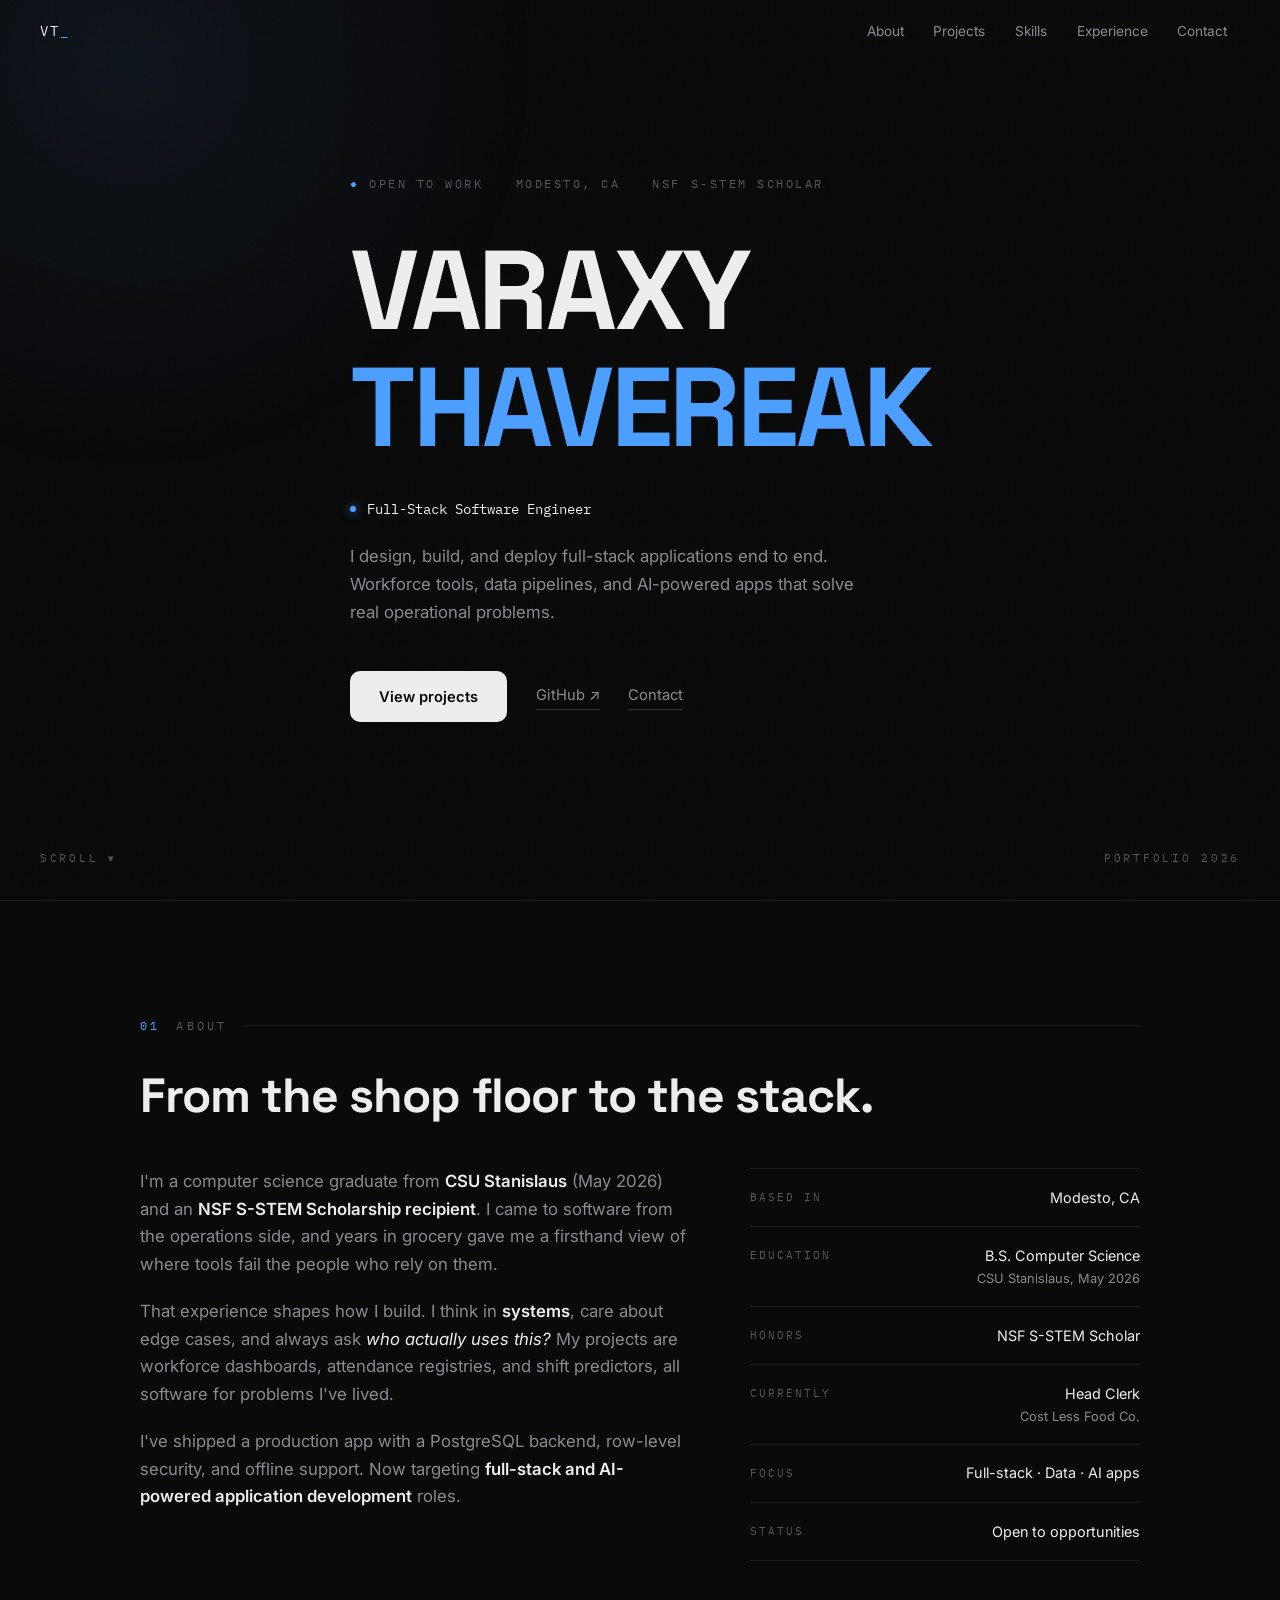
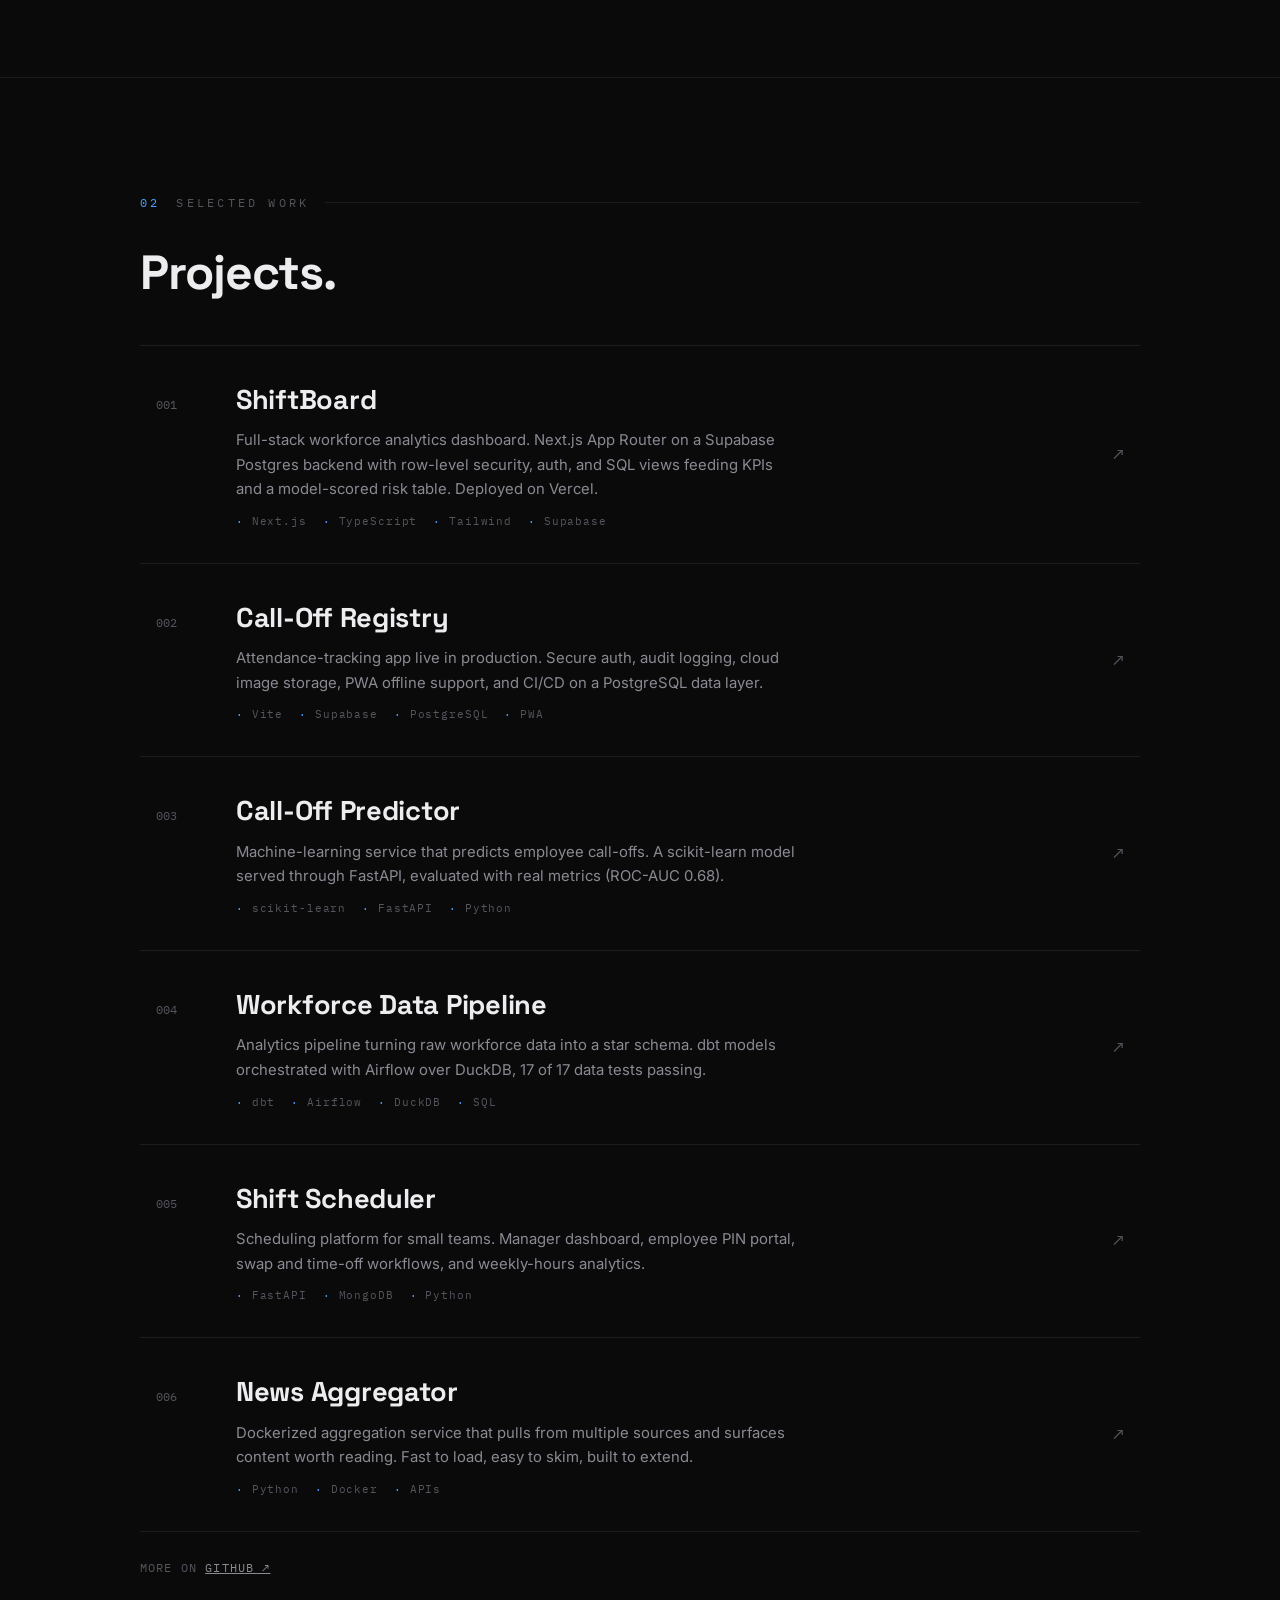
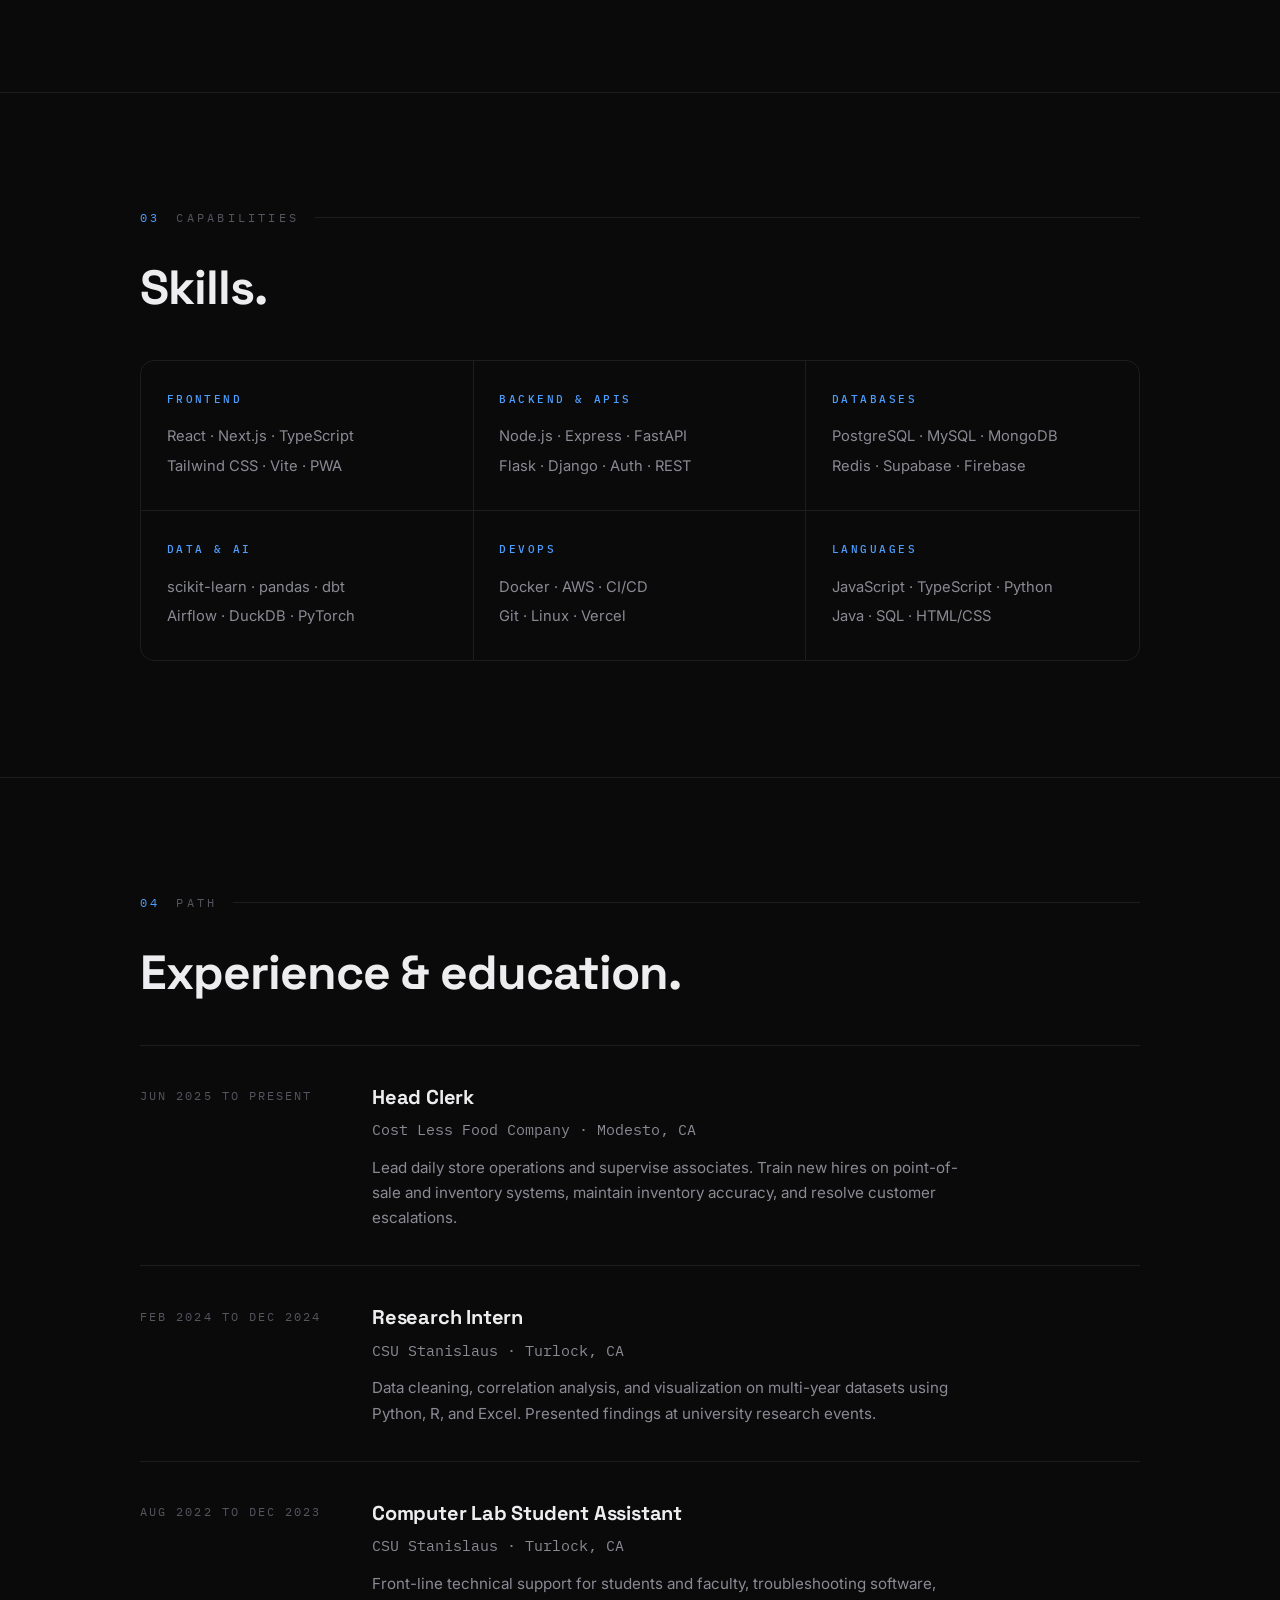
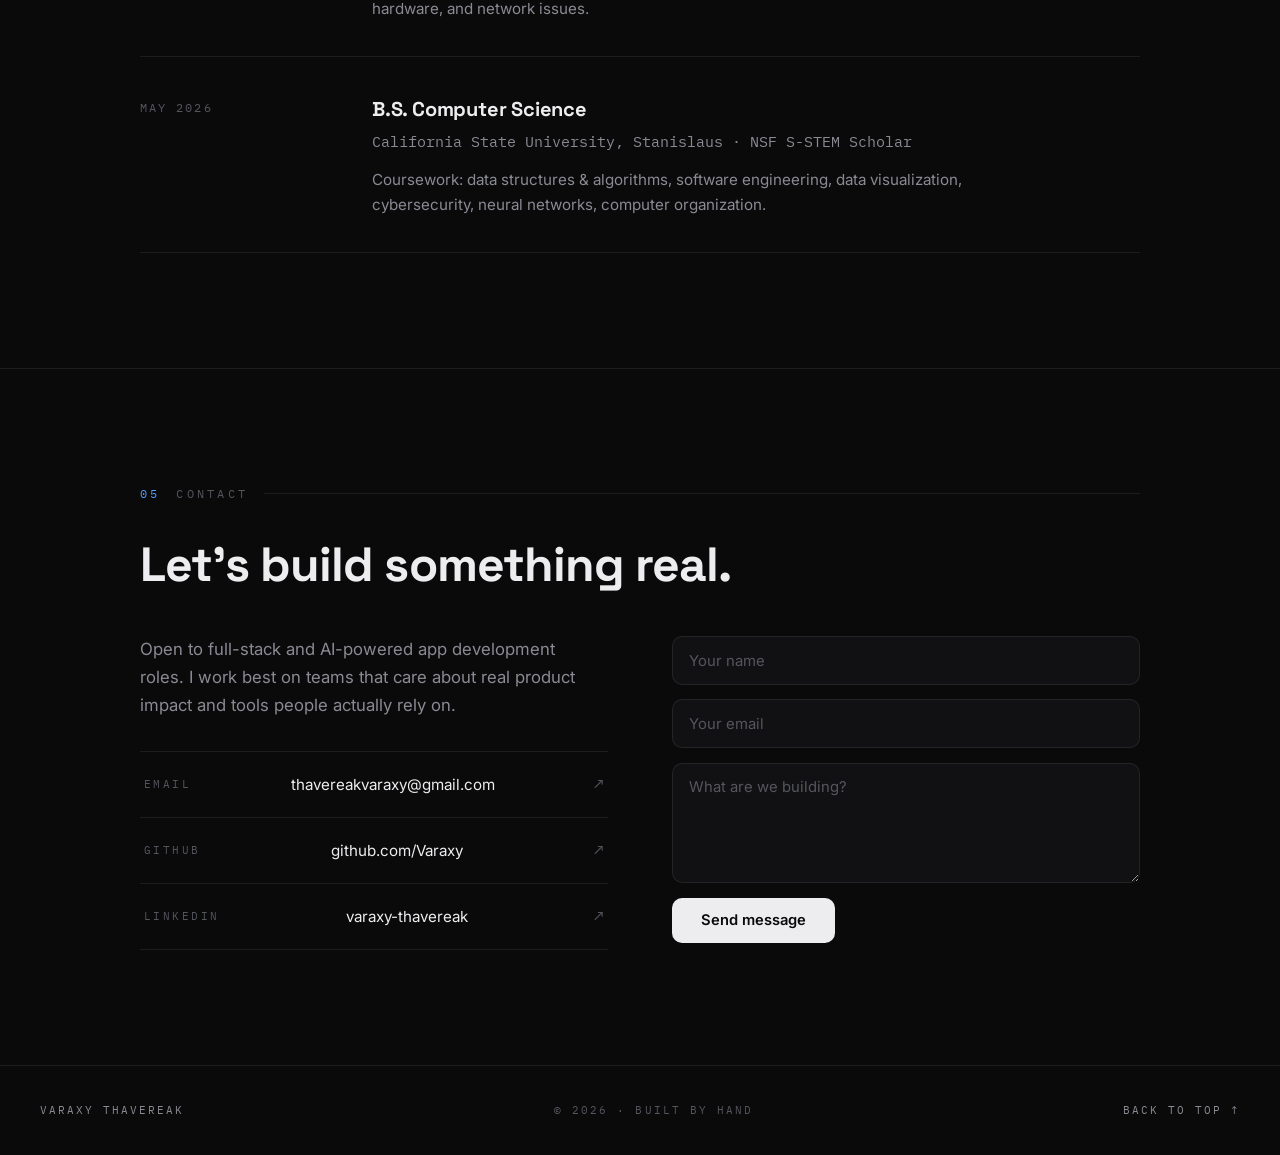
==== commit 626ae0ba: "Info Changes" ====
--- a/index.html
+++ b/index.html
@@ -3,8 +3,8 @@
 <head>
 <meta charset="UTF-8">
 <meta name="viewport" content="width=device-width, initial-scale=1.0">
-<title>Varaxy Thavereak — Full-Stack Software Engineer</title>
-<meta name="description" content="Varaxy Thavereak — full-stack software engineer and NSF S-STEM Scholar building workforce tools, data pipelines, and AI-powered applications.">
+<title>Varaxy Thavereak | Full-Stack Software Engineer</title>
+<meta name="description" content="Varaxy Thavereak, full-stack software engineer and NSF S-STEM Scholar building workforce tools, data pipelines, and AI-powered applications.">
 <link rel="preconnect" href="https://fonts.googleapis.com">
 <link href="https://fonts.googleapis.com/css2?family=Space+Grotesk:wght@500;700&family=Inter:wght@400;500;600&family=IBM+Plex+Mono:wght@400;500&display=swap" rel="stylesheet">
 <link rel="stylesheet" href="css/style.css">
@@ -31,7 +31,6 @@
     <div class="hero-meta">
       <span><span class="on">●</span> OPEN TO WORK</span>
       <span>MODESTO, CA</span>
-      <span>B.S. COMPUTER SCIENCE — 2026</span>
       <span>NSF S-STEM SCHOLAR</span>
     </div>
     <h1 class="hero-name">
@@ -40,7 +39,7 @@
     </h1>
     <p class="hero-role"><span class="dot"></span><span id="role-swap">Full-Stack Software Engineer</span></p>
     <p class="hero-desc">
-      I design, build, and deploy full-stack applications end to end — workforce tools,
+      I design, build, and deploy full-stack applications end to end. Workforce tools,
       data pipelines, and AI-powered apps that solve real operational problems.
     </p>
     <div class="hero-cta">
@@ -51,7 +50,7 @@
   </div>
   <div class="hero-bottom">
     <span>SCROLL ▾</span>
-    <span>PORTFOLIO — 2026</span>
+    <span>PORTFOLIO 2026</span>
   </div>
 </section>
 
@@ -62,13 +61,13 @@
     <h2 class="reveal">From the shop floor to the stack.</h2>
     <div class="about-grid">
       <div class="about-copy reveal d1">
-        <p>I'm a computer science graduate from <strong>CSU Stanislaus</strong> (May 2026) and an <strong>NSF S-STEM Scholarship recipient</strong>. I came to software from the operations side — I currently lead daily store operations as a Head Clerk, and years in grocery gave me a firsthand view of where tools fail the people who rely on them.</p>
-        <p>That experience shapes how I build: I think in <strong>systems</strong>, care about edge cases, and always ask <em>who actually uses this?</em> It's why my projects are workforce dashboards, attendance registries, and shift predictors — software for problems I've lived.</p>
-        <p>I've shipped a production app with a PostgreSQL backend, row-level security, and offline support, and I'm targeting <strong>full-stack and AI-powered application development</strong> roles.</p>
+        <p>I'm a computer science graduate from <strong>CSU Stanislaus</strong> (May 2026) and an <strong>NSF S-STEM Scholarship recipient</strong>. I came to software from the operations side, and years in grocery gave me a firsthand view of where tools fail the people who rely on them.</p>
+        <p>That experience shapes how I build. I think in <strong>systems</strong>, care about edge cases, and always ask <em>who actually uses this?</em> My projects are workforce dashboards, attendance registries, and shift predictors, all software for problems I've lived.</p>
+        <p>I've shipped a production app with a PostgreSQL backend, row-level security, and offline support. Now targeting <strong>full-stack and AI-powered application development</strong> roles.</p>
       </div>
       <div class="facts reveal d2">
         <div class="fact"><span class="k">Based in</span><span class="v">Modesto, CA</span></div>
-        <div class="fact"><span class="k">Education</span><span class="v">B.S. Computer Science<span class="sub">CSU Stanislaus — May 2026</span></span></div>
+        <div class="fact"><span class="k">Education</span><span class="v">B.S. Computer Science<span class="sub">CSU Stanislaus, May 2026</span></span></div>
         <div class="fact"><span class="k">Honors</span><span class="v">NSF S-STEM Scholar</span></div>
         <div class="fact"><span class="k">Currently</span><span class="v">Head Clerk<span class="sub">Cost Less Food Co.</span></span></div>
         <div class="fact"><span class="k">Focus</span><span class="v">Full-stack · Data · AI apps</span></div>
@@ -89,8 +88,8 @@
         <span class="proj-idx">001</span>
         <div class="proj-main">
           <h3>ShiftBoard</h3>
-          <p class="pdesc">Full-stack workforce analytics dashboard — Next.js App Router with a Supabase Postgres backend secured by row-level security. Auth, protected routes, server actions, and SQL views feeding KPIs, trends, and a model-scored risk table. Deployed on Vercel.</p>
-          <div class="ptags"><span>Next.js</span><span>TypeScript</span><span>Tailwind</span><span>Supabase</span><span>Vercel</span></div>
+          <p class="pdesc">Full-stack workforce analytics dashboard. Next.js App Router on a Supabase Postgres backend with row-level security, auth, and SQL views feeding KPIs and a model-scored risk table. Deployed on Vercel.</p>
+          <div class="ptags"><span>Next.js</span><span>TypeScript</span><span>Tailwind</span><span>Supabase</span></div>
         </div>
         <span class="proj-arrow">↗</span>
       </a>
@@ -99,8 +98,8 @@
         <span class="proj-idx">002</span>
         <div class="proj-main">
           <h3>Call-Off Registry</h3>
-          <p class="pdesc">Attendance-tracking app live in production — frontend UI to PostgreSQL data layer with row-level security and CI/CD. Secure auth, audit logging, cloud image storage, and PWA offline support.</p>
-          <div class="ptags"><span>Vite</span><span>Supabase</span><span>PostgreSQL</span><span>PWA</span><span>CI/CD</span></div>
+          <p class="pdesc">Attendance-tracking app live in production. Secure auth, audit logging, cloud image storage, PWA offline support, and CI/CD on a PostgreSQL data layer.</p>
+          <div class="ptags"><span>Vite</span><span>Supabase</span><span>PostgreSQL</span><span>PWA</span></div>
         </div>
         <span class="proj-arrow">↗</span>
       </a>
@@ -109,8 +108,8 @@
         <span class="proj-idx">003</span>
         <div class="proj-main">
           <h3>Call-Off Predictor</h3>
-          <p class="pdesc">Machine-learning service that predicts employee call-offs — scikit-learn model served through a FastAPI endpoint, evaluated with real metrics (ROC-AUC 0.68) instead of toy accuracy.</p>
-          <div class="ptags"><span>scikit-learn</span><span>FastAPI</span><span>Python</span><span>ML</span></div>
+          <p class="pdesc">Machine-learning service that predicts employee call-offs. A scikit-learn model served through FastAPI, evaluated with real metrics (ROC-AUC 0.68).</p>
+          <div class="ptags"><span>scikit-learn</span><span>FastAPI</span><span>Python</span></div>
         </div>
         <span class="proj-arrow">↗</span>
       </a>
@@ -119,7 +118,7 @@
         <span class="proj-idx">004</span>
         <div class="proj-main">
           <h3>Workforce Data Pipeline</h3>
-          <p class="pdesc">Analytics-engineering pipeline transforming raw workforce data into a star schema — dbt models orchestrated with Airflow over DuckDB, with 17/17 passing data tests.</p>
+          <p class="pdesc">Analytics pipeline turning raw workforce data into a star schema. dbt models orchestrated with Airflow over DuckDB, 17 of 17 data tests passing.</p>
           <div class="ptags"><span>dbt</span><span>Airflow</span><span>DuckDB</span><span>SQL</span></div>
         </div>
         <span class="proj-arrow">↗</span>
@@ -129,8 +128,8 @@
         <span class="proj-idx">005</span>
         <div class="proj-main">
           <h3>Shift Scheduler</h3>
-          <p class="pdesc">Scheduling platform for small teams — manager dashboard, employee PIN portal, swap and time-off workflows with automatic side effects, weekly-hours analytics.</p>
-          <div class="ptags"><span>FastAPI</span><span>MongoDB</span><span>Python</span><span>REST</span></div>
+          <p class="pdesc">Scheduling platform for small teams. Manager dashboard, employee PIN portal, swap and time-off workflows, and weekly-hours analytics.</p>
+          <div class="ptags"><span>FastAPI</span><span>MongoDB</span><span>Python</span></div>
         </div>
         <span class="proj-arrow">↗</span>
       </a>
@@ -139,7 +138,7 @@
         <span class="proj-idx">006</span>
         <div class="proj-main">
           <h3>News Aggregator</h3>
-          <p class="pdesc">Dockerized aggregation service that pulls from multiple sources and surfaces content worth reading — fast to load, easy to skim, built to extend.</p>
+          <p class="pdesc">Dockerized aggregation service that pulls from multiple sources and surfaces content worth reading. Fast to load, easy to skim, built to extend.</p>
           <div class="ptags"><span>Python</span><span>Docker</span><span>APIs</span></div>
         </div>
         <span class="proj-arrow">↗</span>
@@ -173,43 +172,37 @@
     <h2 class="reveal">Experience &amp; education.</h2>
     <div class="xp-list">
       <div class="xp-row reveal">
-        <span class="xp-when">JUN 2025 — PRESENT</span>
+        <span class="xp-when">JUN 2025 TO PRESENT</span>
         <div class="xp-body">
           <h3>Head Clerk</h3>
-          <p class="xp-org">Cost Less Food Company — Modesto, CA</p>
-          <p>Lead daily store operations and supervise associates. Train new hires on point-of-sale and inventory systems, maintain inventory accuracy across departments, and resolve customer escalations.</p>
-        </div>
-      </div>
-      <div class="xp-row reveal">
-        <span class="xp-when">FEB 2024 — DEC 2024</span>
+          <p class="xp-org">Cost Less Food Company · Modesto, CA</p>
+          <p>Lead daily store operations and supervise associates. Train new hires on point-of-sale and inventory systems, maintain inventory accuracy, and resolve customer escalations.</p>
+        </div>
+      </div>
+      <div class="xp-row reveal">
+        <span class="xp-when">FEB 2024 TO DEC 2024</span>
         <div class="xp-body">
           <h3>Research Intern</h3>
-          <p class="xp-org">CSU Stanislaus — Turlock, CA</p>
-          <p>Data cleaning, correlation analysis, and visualization on multi-year datasets using Python (pandas, Matplotlib, Seaborn), R, and Excel. Presented findings at university research celebrations and reverse career fairs.</p>
-        </div>
-      </div>
-      <div class="xp-row reveal">
-        <span class="xp-when">AUG 2022 — DEC 2023</span>
+          <p class="xp-org">CSU Stanislaus · Turlock, CA</p>
+          <p>Data cleaning, correlation analysis, and visualization on multi-year datasets using Python, R, and Excel. Presented findings at university research events.</p>
+        </div>
+      </div>
+      <div class="xp-row reveal">
+        <span class="xp-when">AUG 2022 TO DEC 2023</span>
         <div class="xp-body">
           <h3>Computer Lab Student Assistant</h3>
-          <p class="xp-org">CSU Stanislaus — Turlock, CA</p>
-          <p>Front-line technical support for students and faculty — troubleshooting software, hardware, and network issues to minimize downtime.</p>
+          <p class="xp-org">CSU Stanislaus · Turlock, CA</p>
+          <p>Front-line technical support for students and faculty, troubleshooting software, hardware, and network issues.</p>
         </div>
       </div>
       <div class="xp-row reveal">
         <span class="xp-when">MAY 2026</span>
         <div class="xp-body">
           <h3>B.S. Computer Science</h3>
-          <p class="xp-org">California State University, Stanislaus — NSF S-STEM Scholar</p>
-          <p>Coursework: data structures &amp; algorithms, software engineering, data visualization, cybersecurity fundamentals, neural networks, computer organization. Certifications: Getting Started with Deep Learning (NVIDIA, 2025).</p>
-        </div>
-      </div>
-    </div>
-    <div class="stats-strip">
-      <div class="stat reveal"><div class="num"><span data-count="10">0</span><span class="plus">+</span></div><div class="lbl">Projects built</div></div>
-      <div class="stat reveal d1"><div class="num"><span data-count="6">0</span><span class="plus">+</span></div><div class="lbl">Languages</div></div>
-      <div class="stat reveal d2"><div class="num"><span data-count="3">0</span><span class="plus">+</span></div><div class="lbl">Years working</div></div>
-      <div class="stat reveal d3"><div class="num"><span data-count="2026">0</span></div><div class="lbl">B.S. earned</div></div>
+          <p class="xp-org">California State University, Stanislaus · NSF S-STEM Scholar</p>
+          <p>Coursework: data structures &amp; algorithms, software engineering, data visualization, cybersecurity, neural networks, computer organization.</p>
+        </div>
+      </div>
     </div>
   </div>
 </section>
@@ -251,7 +244,7 @@
 
 <footer>
   <span class="sig">VARAXY THAVEREAK</span>
-  <span>© 2026 — DESIGNED &amp; BUILT BY HAND</span>
+  <span>© 2026 · BUILT BY HAND</span>
   <a href="#hero">BACK TO TOP ↑</a>
 </footer>
 
--- a/css/style.css
+++ b/css/style.css
@@ -1,5 +1,5 @@
 /* ============================================================
-   Varaxy Thavereak — Portfolio
+   Varaxy Thavereak - Portfolio
    Quiet editorial dark. One accent. Type does the talking.
    ============================================================ */
 
@@ -116,7 +116,7 @@
 .hero-name{
   font-family:var(--font-d);font-weight:700;letter-spacing:-.03em;
   font-size:clamp(2.6rem,9.5vw,7rem);
-  line-height:1.04;               /* room for glyphs — nothing clips */
+  line-height:1.04;               /* room for glyphs - nothing clips */
   margin-bottom:2rem;
   overflow:visible;               /* fix: name was being cut off */
 }
